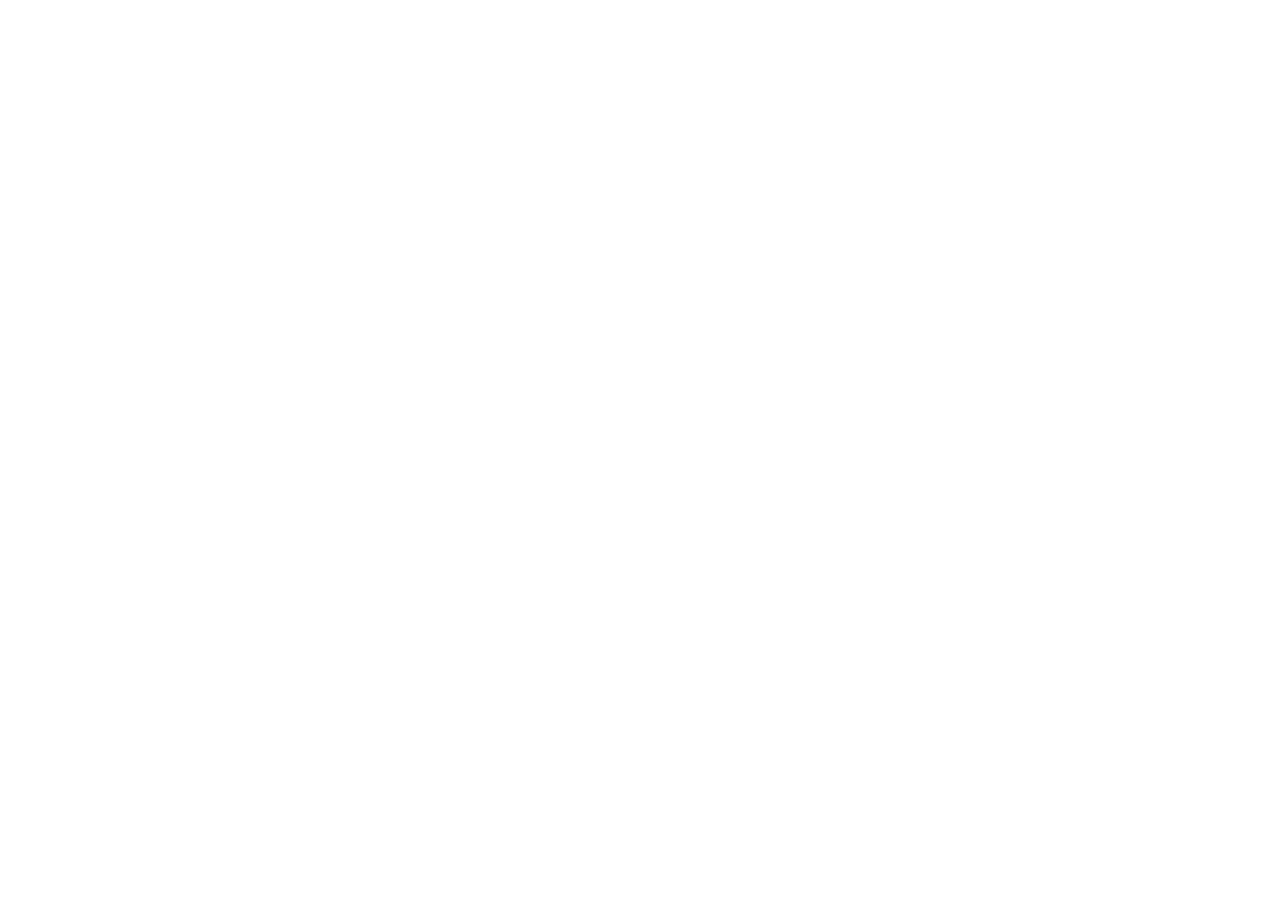
==== index.html @ a53f2cad "socialtechをページを作成" ====
<!DOCTYPE html>
<html>
  <head>
    <title>SocialTech</title>
    <meta charset="UTF-8">
    <meta name="description" content="SocialTechはEdTech業界のリーディングカンパニーを目指します。">
    <meta name="viewport" content="width=device-width, initial-scale=1.0">
    <link rel="stylesheet" href="style.css">
  </head>
  <body>
    
  </body>
</html>
---- style.css ----
/* PC、スマホ共通スタイル */
* {
  box-sizing: border-box;
}

p {
  font-size: 15px;
}

body {
  font-family: "Source Sans Pro", "Hiragino Kaku Gothic ProN", Meiryo, Arial, sans-serif;
}
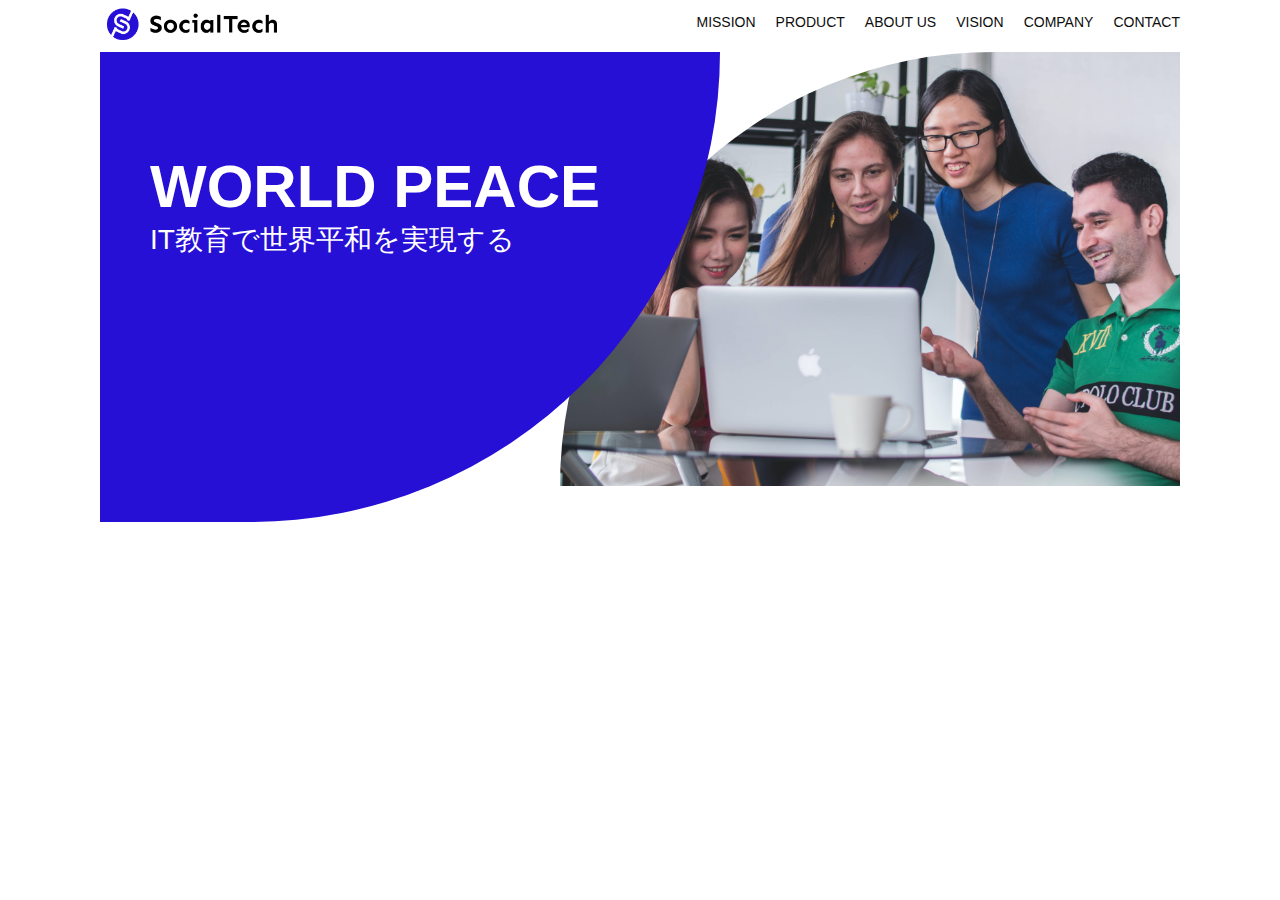
==== commit a10ac943: "メインビジュアルを追加" ====
--- a/index.html
+++ b/index.html
@@ -8,6 +8,35 @@
     <link rel="stylesheet" href="style.css">
   </head>
   <body>
-    
+    <!--ヘッダー-->
+    <header>
+      <!--ロゴ-->
+      <a href="index.html" id="logo">
+        <img src="images/logo.png" alt="トップページに戻る">
+      </a>
+      <!--PC用ナビゲーション-->
+      <nav id="nav-pc">
+        <ul>
+          <li><a href="mission.html">MISSION</a></li>
+          <li><a href="product.html">PRODUCT</a></li>
+          <li><a href="index.html#aboutus">ABOUT US</a></li>
+          <li><a href="index.html#vision">VISION</a></li>
+          <li><a href="index.html#company">COMPANY</a></li>
+          <li><a href="index.html#contact">CONTACT</a></li>
+        </ul>
+      </nav>
+    </header>
+    <main>
+      <article>
+        <!--メインビジュアル-->
+        <section id="main-visual">
+          <div id="main-message">
+            <h1>WORLD PEACE</h1>
+            <p>IT教育で世界平和を実現する</p>
+          </div>
+          <img src="images/index/index-main.png" alt="PCの周りに集まる多国籍の仲間たち">
+        </section>
+      </article>
+    </main>
   </body>
 </html>--- a/style.css
+++ b/style.css
@@ -8,5 +8,73 @@
 }
 
 body {
+  max-width: 1080px;
+  margin: 0 auto;
   font-family: "Source Sans Pro", "Hiragino Kaku Gothic ProN", Meiryo, Arial, sans-serif;
+}
+
+header {
+  display: flex;
+  justify-content: space-between;
+}
+
+#nav-pc {
+  font-size: 14px;
+}
+
+#nav-pc ul {
+  display: flex;
+  padding-left: 0;
+}
+
+#nav-pc li {
+  list-style: none;
+}
+
+/*ナビゲーションのリンクの装飾設定*/
+#nav-pc a {
+  text-decoration: none;
+  margin-left: 20px;
+  color: #0d0d0d;
+}
+
+#nav-pc a:hover {
+  text-decoration: underline;
+}
+
+#main-visual {
+  position: relative;
+  height: 470px;
+}
+
+#main-message {
+  position: absolute;
+  top: 0;
+  left: 0;
+  background-color: #2710d5;
+  color: #fff;
+  border-radius: 0 0 476px 0;
+  max-width: 620px;
+  height: 100%;
+  width: 100%;
+  z-index: 11;
+}
+
+#main-message > h1 {
+  margin: 100px 0 0 50px;
+  font-size: 60px;
+}
+
+#main-message > p {
+  margin: 0 0 0 50px;
+  font-size: 28px;
+}
+
+#main-visual > img {
+  max-width: 620px;
+  border-radius: 476px 0 0 0;
+  position: absolute;
+  top: 0;
+  right: 0;
+  z-index: 10;
 }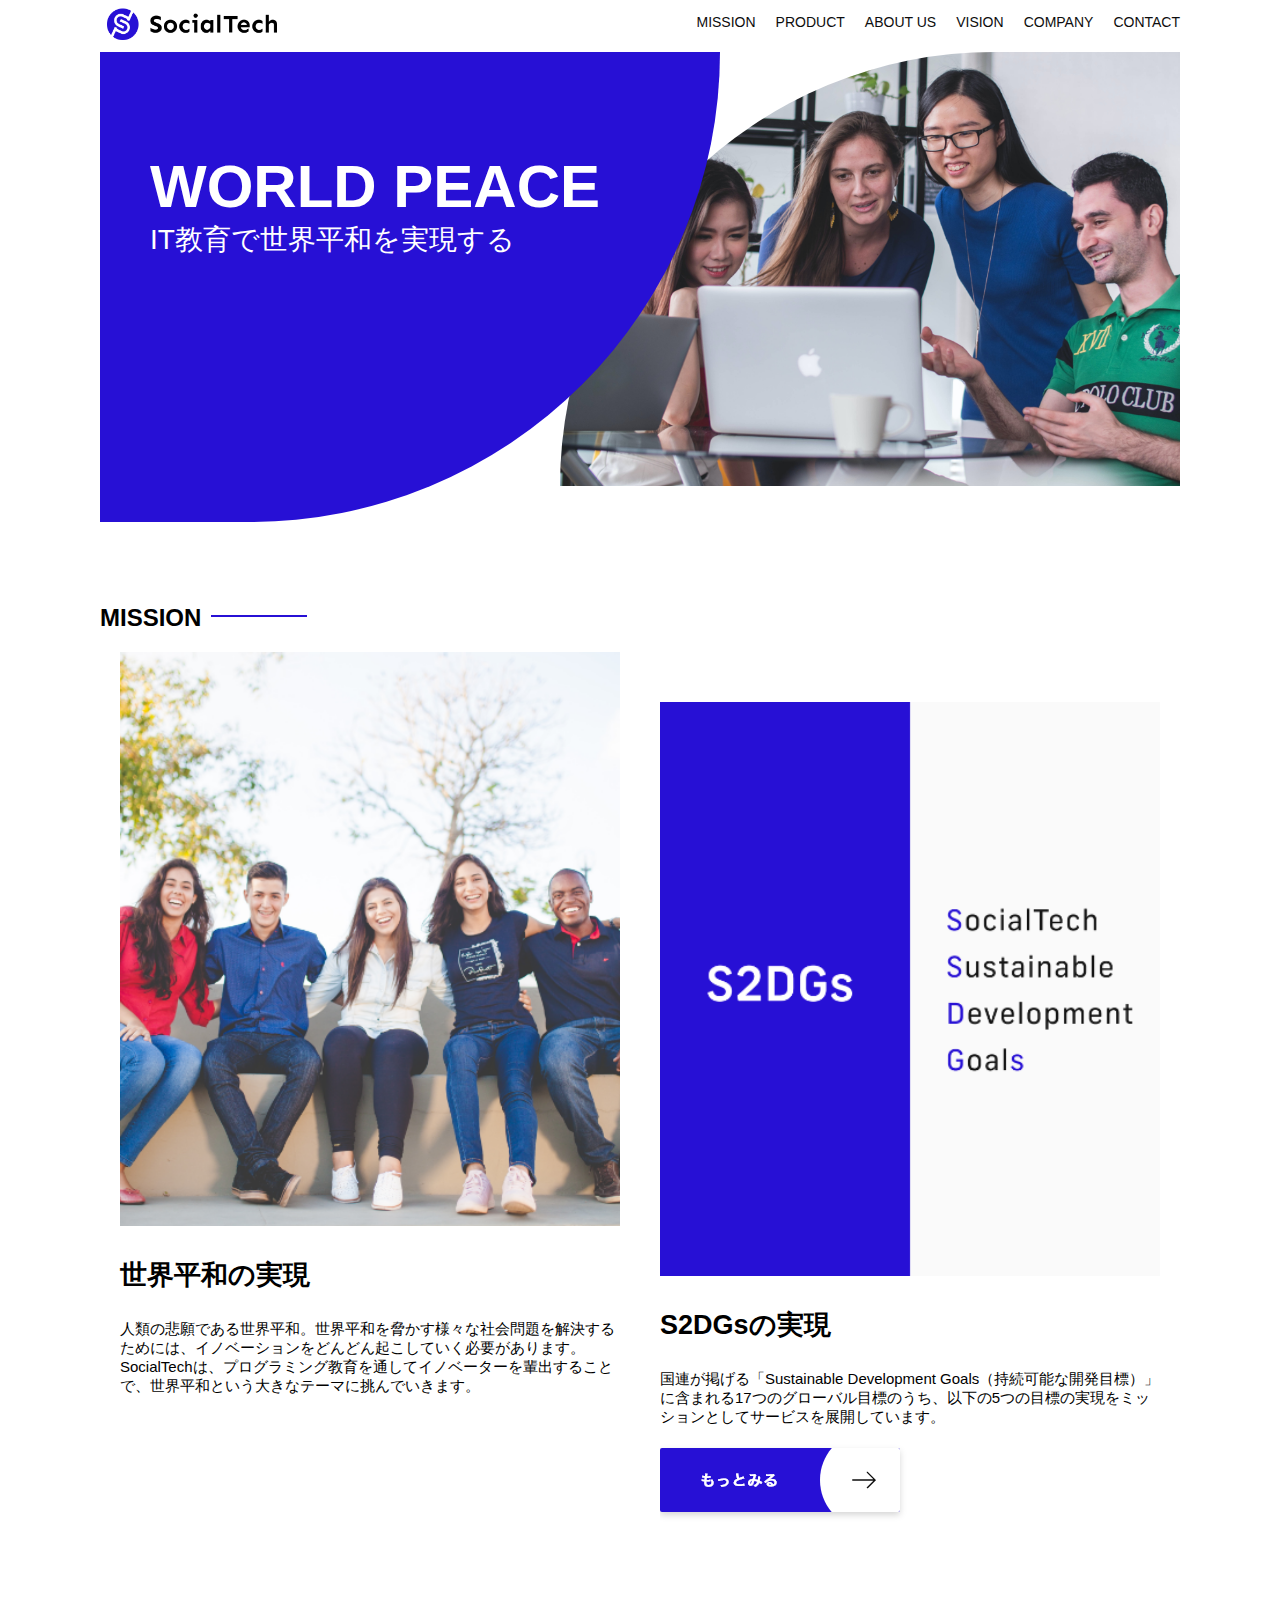
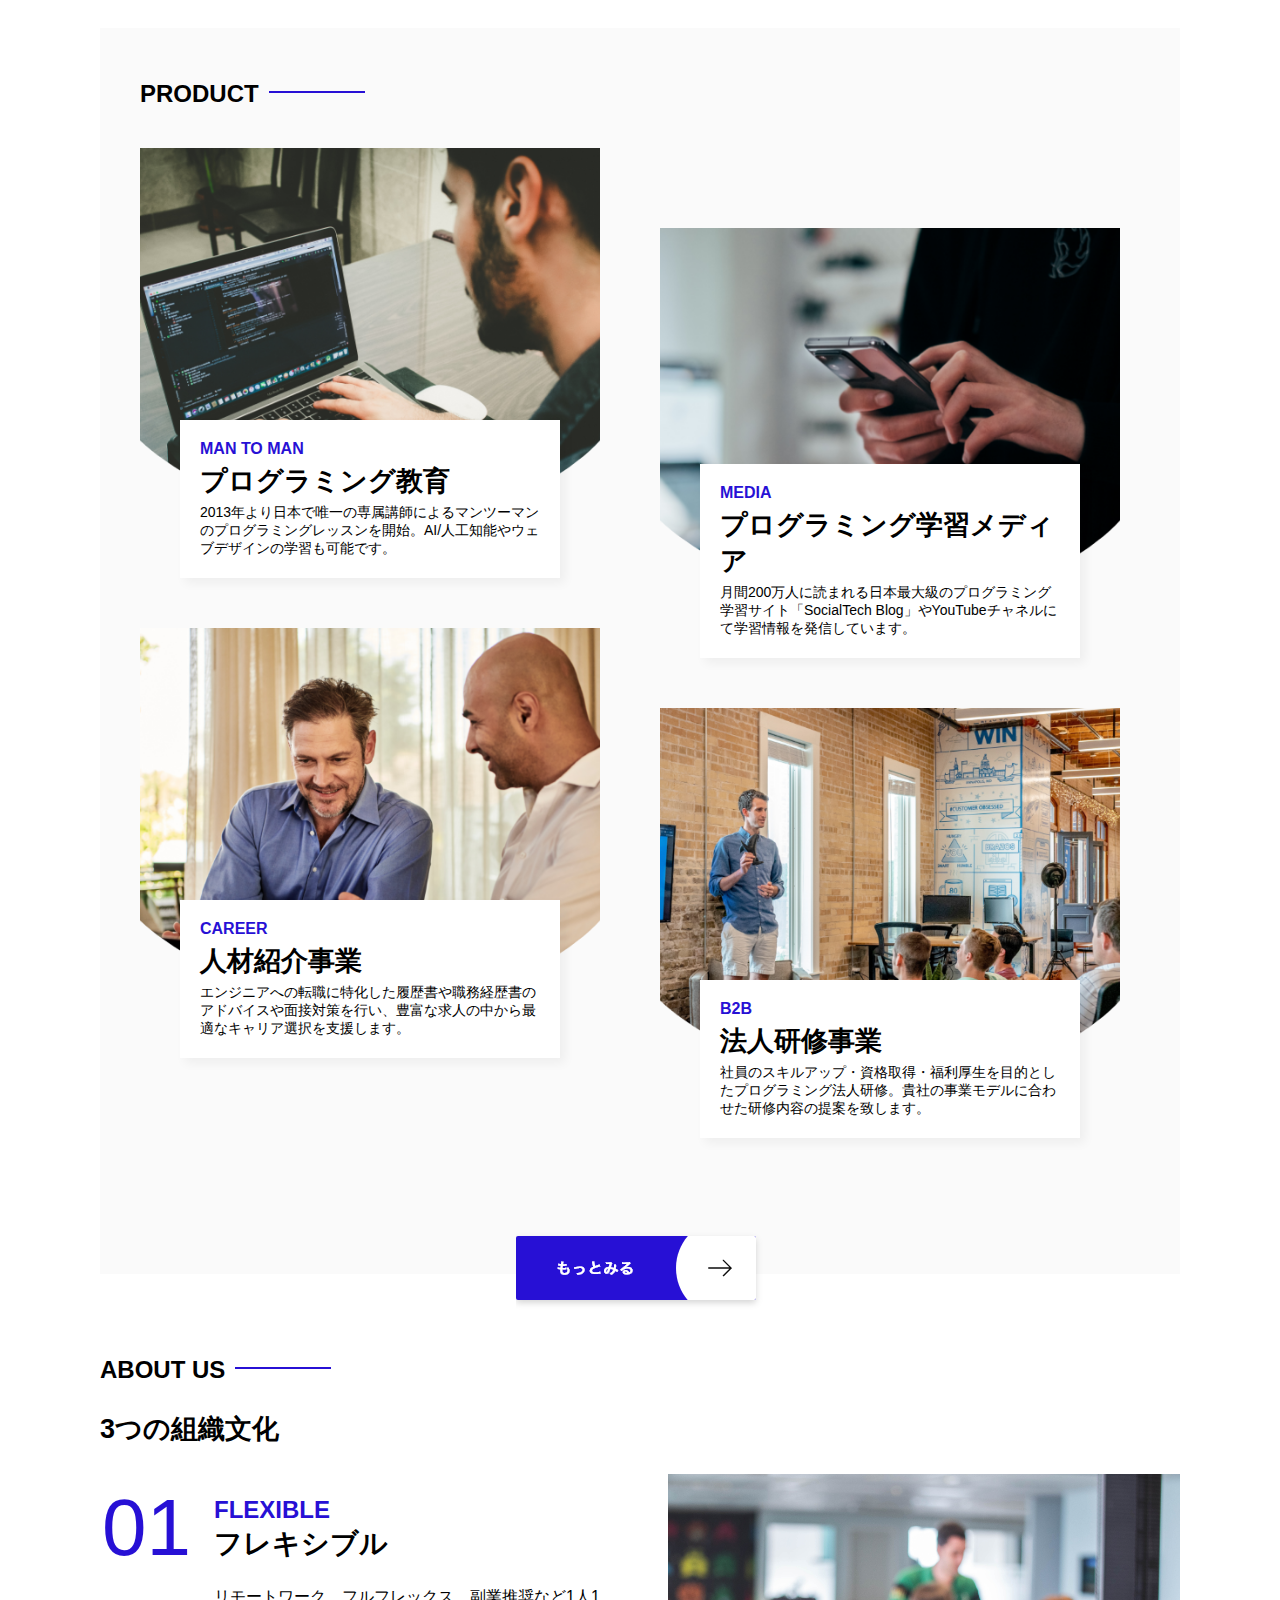
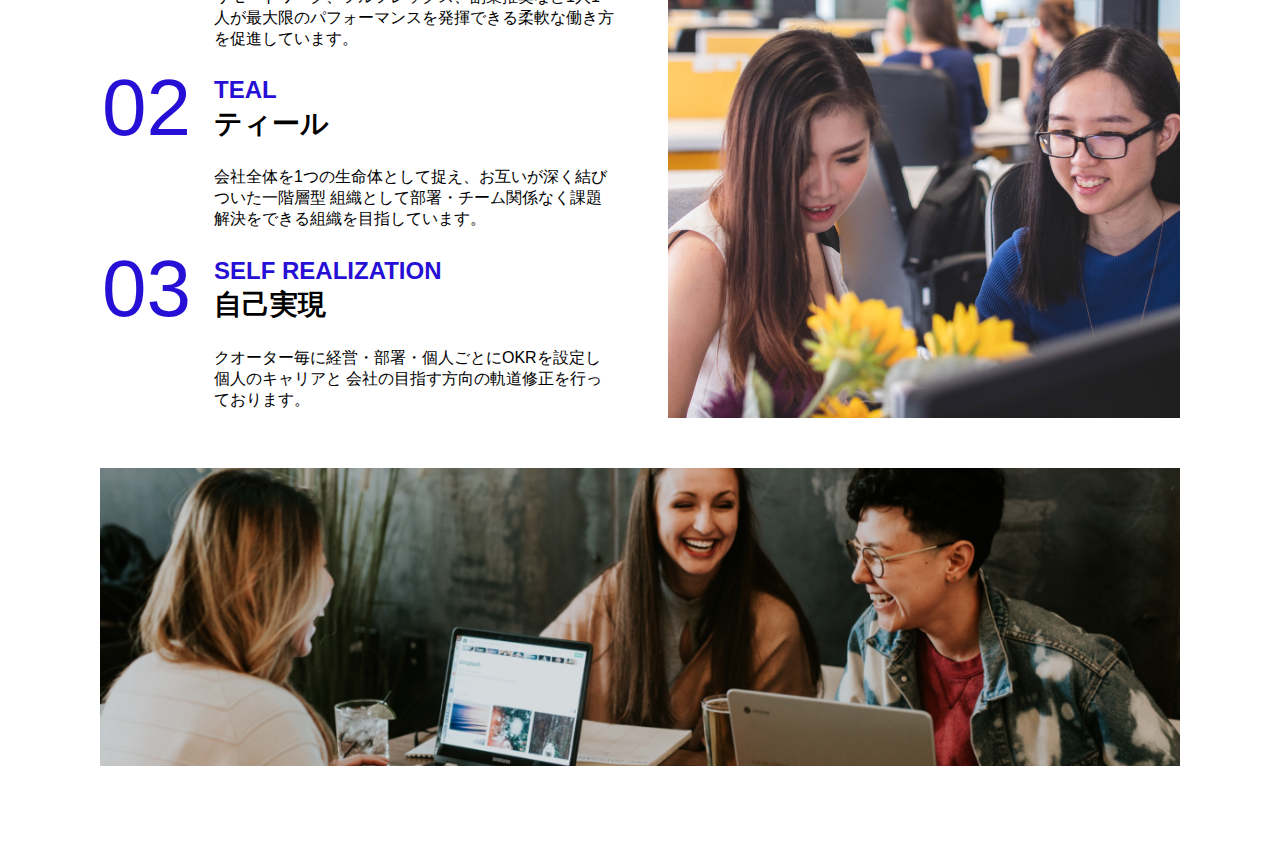
==== commit 8f370ec0: "index.htmlを更新" ====
--- a/index.html
+++ b/index.html
@@ -36,6 +36,109 @@
           </div>
           <img src="images/index/index-main.png" alt="PCの周りに集まる多国籍の仲間たち">
         </section>
+        <!--ミッション-->
+        <section id="mission">
+          <h2 class="index-h2">MISSION</h2>
+          <div id="mission-flex">
+            <div>
+              <img id="mission-photo" src="images/index/index-mission.png" alt="屋外のベンチで写真を撮影する多国籍の仲間たち">
+              <h3>世界平和の実現</h3>
+              <p>
+                人類の悲願である世界平和。世界平和を脅かす様々な社会問題を解決するためには、イノベーションをどんどん起こしていく必要があります。SocialTechは、プログラミング教育を通してイノベーターを輩出することで、世界平和という大きなテーマに挑んでいきます。
+              </p>
+            </div>
+            <div>
+              <img id="s2dgs" src="images/index/s2dgs.png" alt="s2dgs">
+              <h3>S2DGsの実現</h3>
+              <p>国連が掲げる「Sustainable Development Goals（持続可能な開発目標）」に含まれる17つのグローバル目標のうち、以下の5つの目標の実現をミッションとしてサービスを展開しています。</p>
+              <a href="mission.html">
+                <img src="images/button-more.png" alt="もっとみる">
+              </a>
+            </div>
+          </div>
+        </section>
+        <!--プロダクト-->
+        <section id="product">
+          <h2 class="index-h2">PRODUCT</h2>
+          <div class="product-flex">
+            <div id="product-left">
+              <div>
+                <img class="product-photo" src="images/index/index-mantoman.png" alt="PCでコードを書く男性">
+                <div class="product-explain">
+                  <span>MAN TO MAN</span>
+                  <h3>プログラミング教育</h3>
+                  <p>2013年より日本で唯一の専属講師によるマンツーマンのプログラミングレッスンを開始。AI/人工知能やウェブデザインの学習も可能です。</p>
+                </div>
+              </div>
+              <div>
+                <img class="product-photo" src="images/index/index-career.png" alt="笑顔で話し合う2人の男性">
+                <div class="product-explain">
+                  <span>CAREER</span>
+                  <h3>人材紹介事業</h3>
+                  <p>エンジニアへの転職に特化した履歴書や職務経歴書のアドバイスや面接対策を行い、豊富な求人の中から最適なキャリア選択を支援します。</p>
+                </div>
+              </div>
+            </div>
+            <div id="product-right">
+              <div>
+                <img class="product-photo" src="images/index/index-media.png" alt="スマートフォンを操作する人">
+                <div class="product-explain">
+                  <span>MEDIA</span>
+                  <h3>プログラミング学習メディア</h3>
+                  <p>月間200万人に読まれる日本最大級のプログラミング学習サイト「SocialTech Blog」やYouTubeチャネルにて学習情報を発信しています。</p>
+                </div>
+              </div>
+              <div>
+                <img class="product-photo" src="images/index/index-b2b.png" alt="講演中の男性とそれを聴く人々">
+                <div class="product-explain">
+                  <span>B2B</span>
+                  <h3>法人研修事業</h3>
+                  <p>社員のスキルアップ・資格取得・福利厚生を目的としたプログラミング法人研修。貴社の事業モデルに合わせた研修内容の提案を致します。</p>
+                </div>
+              </div>
+            </div>
+          </div>
+          <div id="product-more">
+            <a href="product.html">
+              <img src="images/button-more.png" alt="もっとみる">
+            </a>
+          </div>
+        </section>
+        <!--ABOUT US-->
+        <section id="aboutus">
+          <h2 class="index-h2">ABOUT US</h2>
+          <h3>3つの組織文化</h3>
+          <div>
+            <table class="culture-table">
+              <tr>
+                <td class="culture-num">01</td>
+                <th><span class="culture-en">FLEXIBLE</span><br>フレキシブル</th>
+              </tr>
+              <tr>
+                <td></td>
+                <td class="culture-description">リモートワーク、フルフレックス、副業推奨など1人1人が最大限のパフォーマンスを発揮できる柔軟な働き方を促進しています。</td>
+              </tr>
+              <tr>
+                <td class="culture-num">02</td>
+                <th><span class="culture-en">TEAL</span><br>ティール</th>
+              </tr>
+              <tr>
+                <td></td>
+                <td class="culture-description">会社全体を1つの生命体として捉え、お互いが深く結びついた一階層型 組織として部署・チーム関係なく課題解決をできる組織を目指しています。</td>
+              </tr>
+              <tr>
+                <td class="culture-num">03</td>
+                <th><span class="culture-en">SELF REALIZATION</span><br>自己実現</th>
+              </tr>
+              <tr>
+                <td></td>
+                <td class="culture-description">クオーター毎に経営・部署・個人ごとにOKRを設定し個人のキャリアと 会社の目指す方向の軌道修正を行っております。</td>
+              </tr>
+            </table>
+            <img class="culture-img" src="images/index/index-aboutus1.png" alt="笑顔で話し合う2人の女性">
+          </div>
+          <img class="culture-img2" src="images/index/index-aboutus2.png" alt="笑顔で話し合う3人の男女">
+        </section>
       </article>
     </main>
   </body>
--- a/style.css
+++ b/style.css
@@ -77,4 +77,155 @@
   top: 0;
   right: 0;
   z-index: 10;
+}
+
+/*見出し*/
+h2 {
+  margin: 40px 0 0 0;
+}
+
+h2::after {
+  content: url("images/line.png");
+  margin-left: 10px;
+}
+
+h3 {
+  font-size: 27px;
+}
+
+#mission {
+  margin: 80px auto;
+}
+
+#mission-flex {
+  display: flex;
+}
+
+#mission-flex > div {
+  width: 50%;
+  margin: 20px;
+}
+
+#mission-photo {
+  width: 100%;
+}
+
+#s2dgs {
+  margin-top: 50px;
+  width: 100%;
+}
+
+#product {
+  background-color: #fafafa;
+  margin: 80px 0;
+  padding: 10px 40px 0 40px;
+}
+
+#product .product-flex {
+  margin-top: 40px;
+  display: flex;
+}
+
+#product-left {
+  width: 50%;
+  margin-right: 20px;
+}
+
+#product-right {
+  width: 50%;
+  margin: 80px 0 0 20px;
+}
+
+#product-left > div {
+  position: relative;
+  height: 480px;
+  margin-right: 20px;
+}
+
+#product-right > div {
+  position: relative;
+  height: 480px;
+  margin-right: 20px;
+}
+
+.product-photo {
+  width: 100%;
+}
+
+.product-explain {
+  background-color: #fff;
+  position: absolute;
+  left: 0;
+  bottom: 50px;
+  margin: 0 40px;
+  padding: 20px;
+  box-shadow: 5px 5px 10px rgba(0, 0, 0, 0.05);
+}
+
+.product-explain > span {
+  color: #2710d5;
+  font-weight: bold;
+  font-size: 16px;
+  margin: 0;
+}
+
+.product-explain > h3 {
+  margin: 5px 0;
+}
+
+.product-explain > p {
+  font-size: 14px;
+  margin: 0;
+}
+
+#product-more {
+  text-align: center;
+}
+
+#product-more a {
+  position: relative;
+  bottom: -42px;
+}
+
+#aboutus {
+  margin: 80px auto;
+}
+
+#aboutus > div {
+  display: flex;
+}
+
+.culture-img {
+  width: 50%;
+  align-self: flex-start;
+}
+
+.culture-img2 {
+  margin-top: 50px;
+  width: 100%;
+}
+
+.culture-table {
+  margin-right: 50px;
+}
+
+.culture-num {
+  font-size: 80px;
+  color: #2710d5;
+  padding: 0 20px 0 0;
+}
+
+.culture-table th {
+  text-align: left;
+  font-size: 28px;
+  font-weight: bold;
+}
+
+.culture-en {
+  color: #2710d5;
+  font-size: 24px;
+}
+
+.culture-description {
+  margin: 0;
 }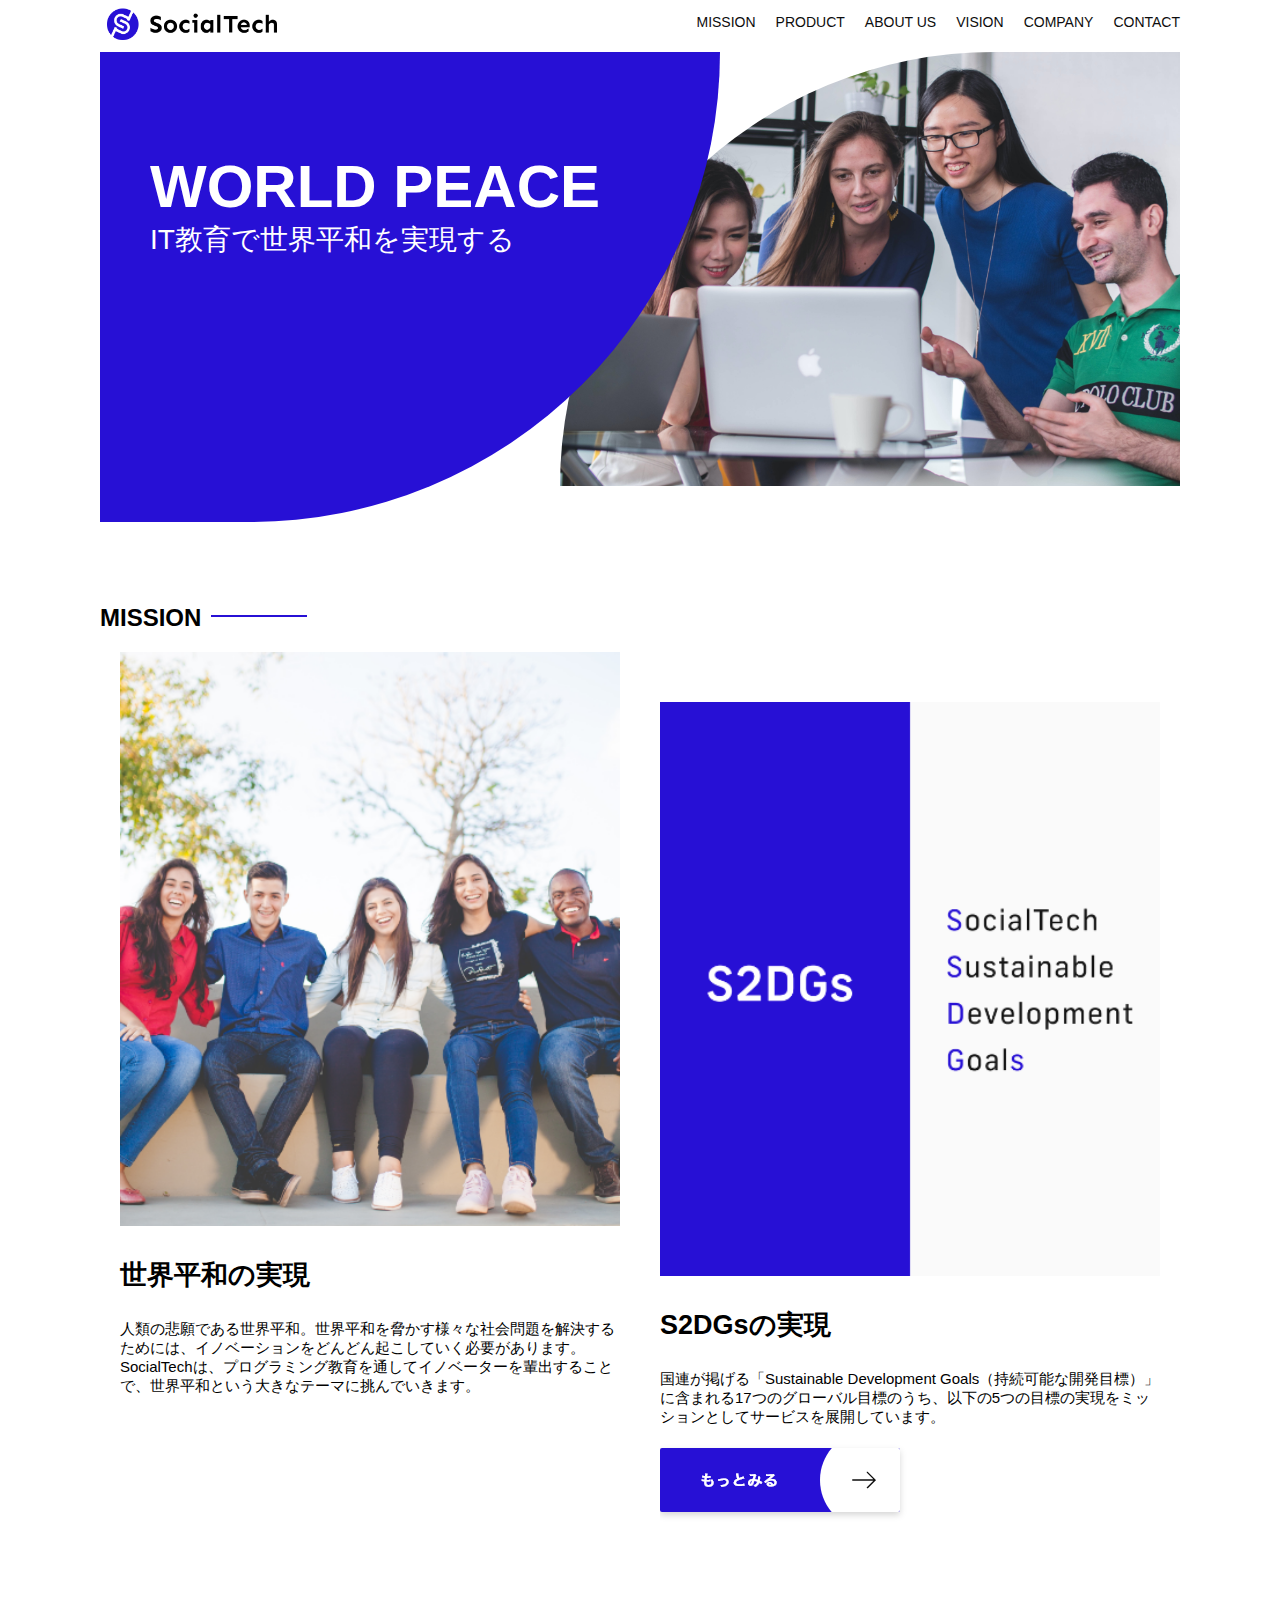
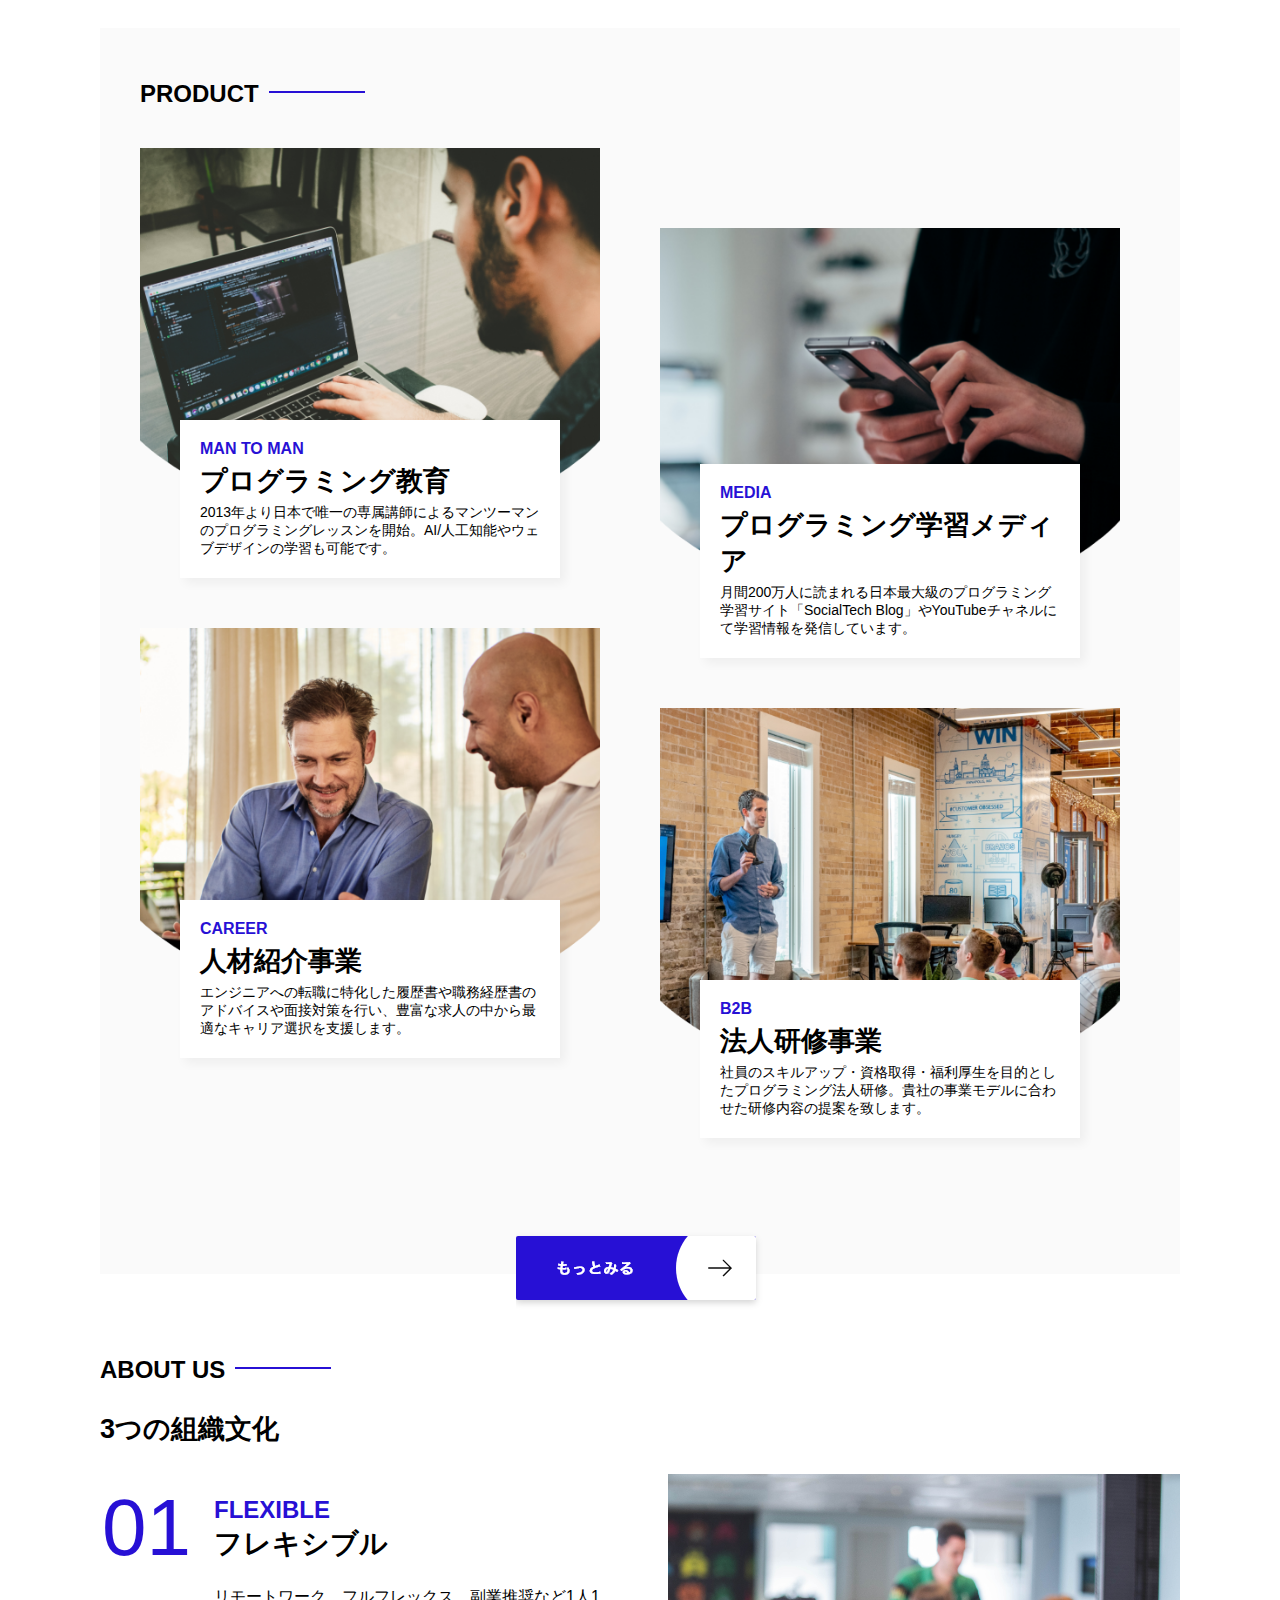
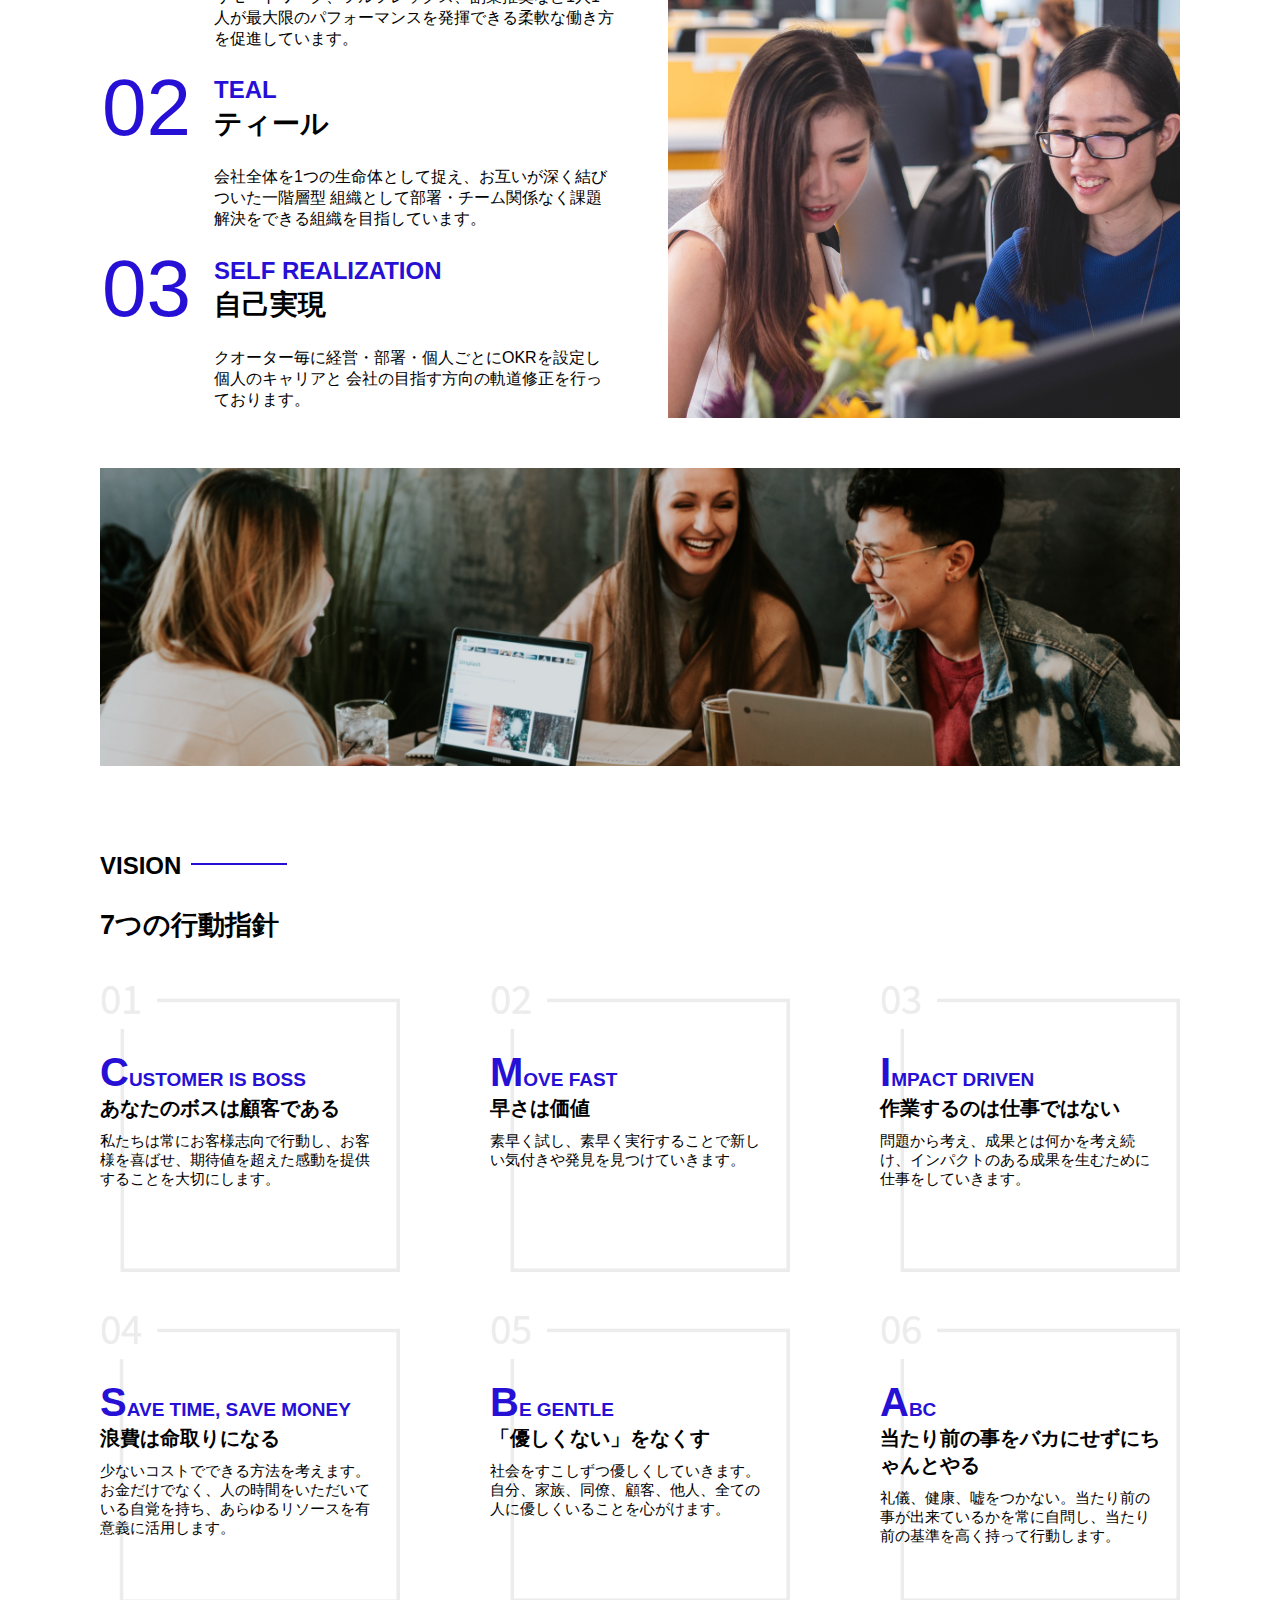
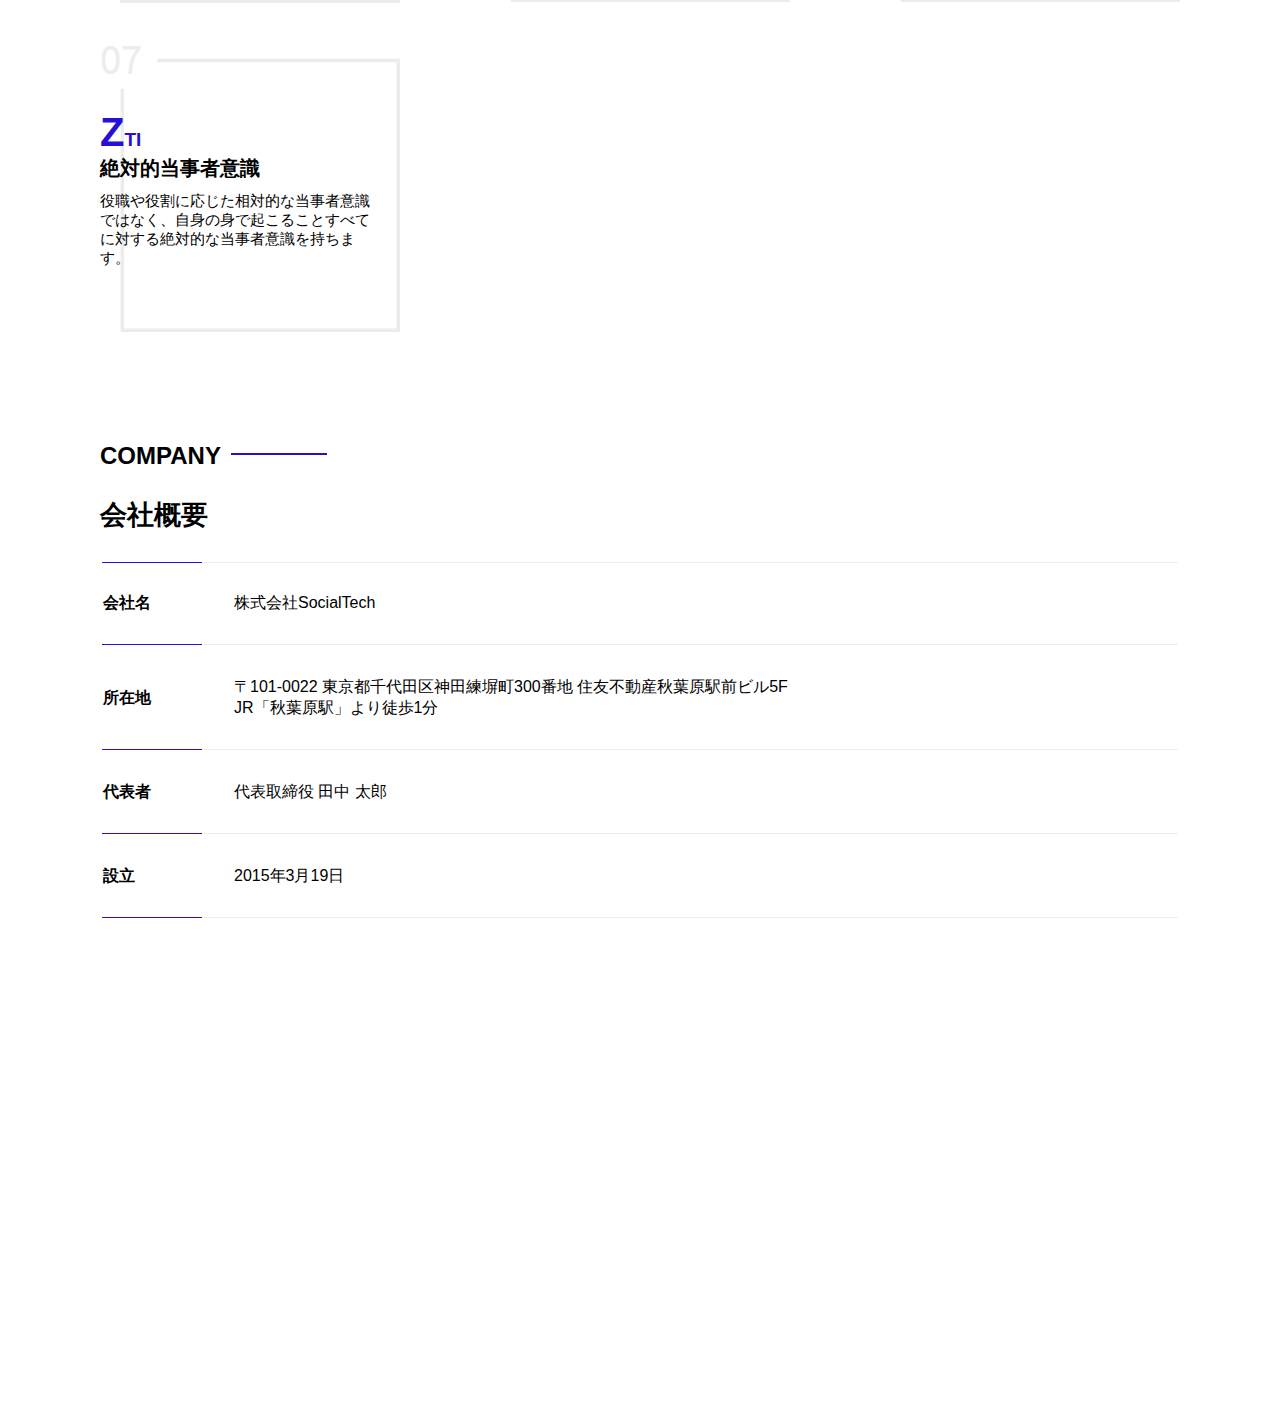
==== commit f60d5397: "index.htmlを更新" ====
--- a/index.html
+++ b/index.html
@@ -139,6 +139,93 @@
           </div>
           <img class="culture-img2" src="images/index/index-aboutus2.png" alt="笑顔で話し合う3人の男女">
         </section>
+        <!--VISION-->
+        <section id="vision">
+          <h2 class="index-h2">VISION</h2>
+          <h3>7つの行動指針</h3>
+          <div>
+            <div class="vision-box">
+              <img src="images/index/vision-01.png" alt="01">
+              <div>
+                <h4>CUSTOMER IS BOSS</h4>
+                <h5>あなたのボスは顧客である</h5>
+                <p>私たちは常にお客様志向で行動し、お客様を喜ばせ、期待値を超えた感動を提供することを大切にします。</p>
+              </div>
+            </div>
+            <div class="vision-box">
+              <img src="images/index/vision-02.png" alt="02">
+              <div>
+                <h4>MOVE FAST</h4>
+                <h5>早さは価値</h5>
+                <p>素早く試し、素早く実行することで新しい気付きや発見を見つけていきます。</p>
+              </div>
+            </div>
+            <div class="vision-box">
+              <img src="images/index/vision-03.png" alt="03">
+              <div>
+                <h4>IMPACT DRIVEN</h4>
+                <h5>作業するのは仕事ではない</h5>
+                <p>問題から考え、成果とは何かを考え続け、インパクトのある成果を生むために仕事をしていきます。</p>
+              </div>
+            </div>
+            <div class="vision-box">
+              <img src="images/index/vision-04.png" alt="04">
+              <div>
+                <h4>SAVE TIME, SAVE MONEY</h4>
+                <h5>浪費は命取りになる</h5>
+                <p>少ないコストでできる方法を考えます。お金だけでなく、人の時間をいただいている自覚を持ち、あらゆるリソースを有意義に活用します。</p>
+              </div>
+            </div>
+            <div class="vision-box">
+              <img src="images/index/vision-05.png" alt="05">
+              <div>
+                <h4>BE GENTLE</h4>
+                <h5>「優しくない」をなくす</h5>
+                <p>社会をすこしずつ優しくしていきます。自分、家族、同僚、顧客、他人、全ての人に優しくいることを心がけます。</p>
+              </div>
+            </div>
+            <div class="vision-box">
+              <img src="images/index/vision-06.png" alt="06">
+              <div>
+                <h4>ABC</h4>
+                <h5>当たり前の事をバカにせずにちゃんとやる</h5>
+                <p>礼儀、健康、嘘をつかない。当たり前の事が出来ているかを常に自問し、当たり前の基準を高く持って行動します。</p>
+              </div>
+            </div>
+            <div class="vision-box">
+              <img src="images/index/vision-07.png" alt="07">
+              <div>
+                <h4>ZTI</h4>
+                <h5>絶対的当事者意識</h5>
+                <p>役職や役割に応じた相対的な当事者意識ではなく、自身の身で起こることすべてに対する絶対的な当事者意識を持ちます。</p>
+              </div>
+            </div>
+          </div>
+        </section>
+        <!--COMPANY-->
+        <section id="company">
+          <h2 class="index-h2">COMPANY</h2>
+          <h3>会社概要</h3>
+          <table id="company-table">
+            <tr>
+              <th class="tableheader tableheader-first">会社名</th>
+              <td class="cell cell-first">株式会社SocialTech</td>
+            </tr>
+            <tr>
+              <th class="tableheader">所在地</th>
+              <td class="cell">〒101-0022 東京都千代田区神田練塀町300番地 住友不動産秋葉原駅前ビル5F<br>JR「秋葉原駅」より徒歩1分</td>
+            </tr>
+            <tr>
+              <th class="tableheader">代表者</th>
+              <td class="cell">代表取締役 田中 太郎</td>
+            </tr>
+            <tr>
+              <th class="tableheader">設立</th>
+              <td class="cell">2015年3月19日</td>
+            </tr>
+          </table>
+          <iframe src="https://www.google.com/maps/embed?pb=!1m18!1m12!1m3!1d3240.068855133681!2d139.77207767578852!3d35.69992317258122!2m3!1f0!2f0!3f0!3m2!1i1024!2i768!4f13.1!3m3!1m2!1s0x60188fee13660e23%3A0x77137876edf742ac!2z5L2P5Y-L5LiN5YuV55Sj56eL6JGJ5Y6f6aeF5YmN44OT44Or!5e0!3m2!1sja!2sjp!4v1723640103907!5m2!1sja!2sjp" style="border:0;" allowfullscreen="" loading="lazy" referrerpolicy="no-referrer-when-downgrade"></iframe>
+        </section>
       </article>
     </main>
   </body>
--- a/style.css
+++ b/style.css
@@ -228,4 +228,88 @@
 
 .culture-description {
   margin: 0;
+}
+
+#vision {
+  margin: 80px auto;
+}
+
+#vision > div {
+  display: flex;
+  justify-content: space-between;
+  flex-wrap: wrap;
+}
+
+.vision-box {
+  width: 300px;
+  height: 300px;
+  margin-bottom: 30px;
+  position: relative;
+}
+
+.vision-box > img {
+  width: 100%;
+  position: relative;
+  z-index: 30;
+}
+
+.vision-box > div {
+  position: absolute;
+  top: 0;
+  left: 0;
+  z-index: 31;
+  margin-right: 20px;
+}
+
+.vision-box > div > h4 {
+  color: #2710d5;
+  font-size: 19px;
+  margin: 80px 0 0 0;
+}
+
+.vision-box > div > h4::first-letter {
+  font-size: 40px;
+}
+
+.vision-box > div > h5 {
+  font-size: 20px;
+  margin: 0 0 0 0;
+}
+
+.vision-box > div > p {
+  margin: 10px 0 0 0;
+}
+
+#company {
+  margin: 80px auto;
+}
+
+#company-table {
+  width: 100%;
+}
+
+.tableheader {
+  text-align: left;
+  margin: 20px;
+  border-bottom: 1px solid #2710d5;
+  width: 100px;
+}
+
+.tableheader-first {
+  border-top: 1px solid #2710d5;
+}
+
+.cell {
+  padding: 30px;
+  border-bottom: 1px solid #ececec;
+}
+
+.cell-first {
+  border-top: 1px solid #ececec;
+}
+
+#company > iframe {
+  width: 100%;
+  height: 368px;
+  margin-top: 40px;
 }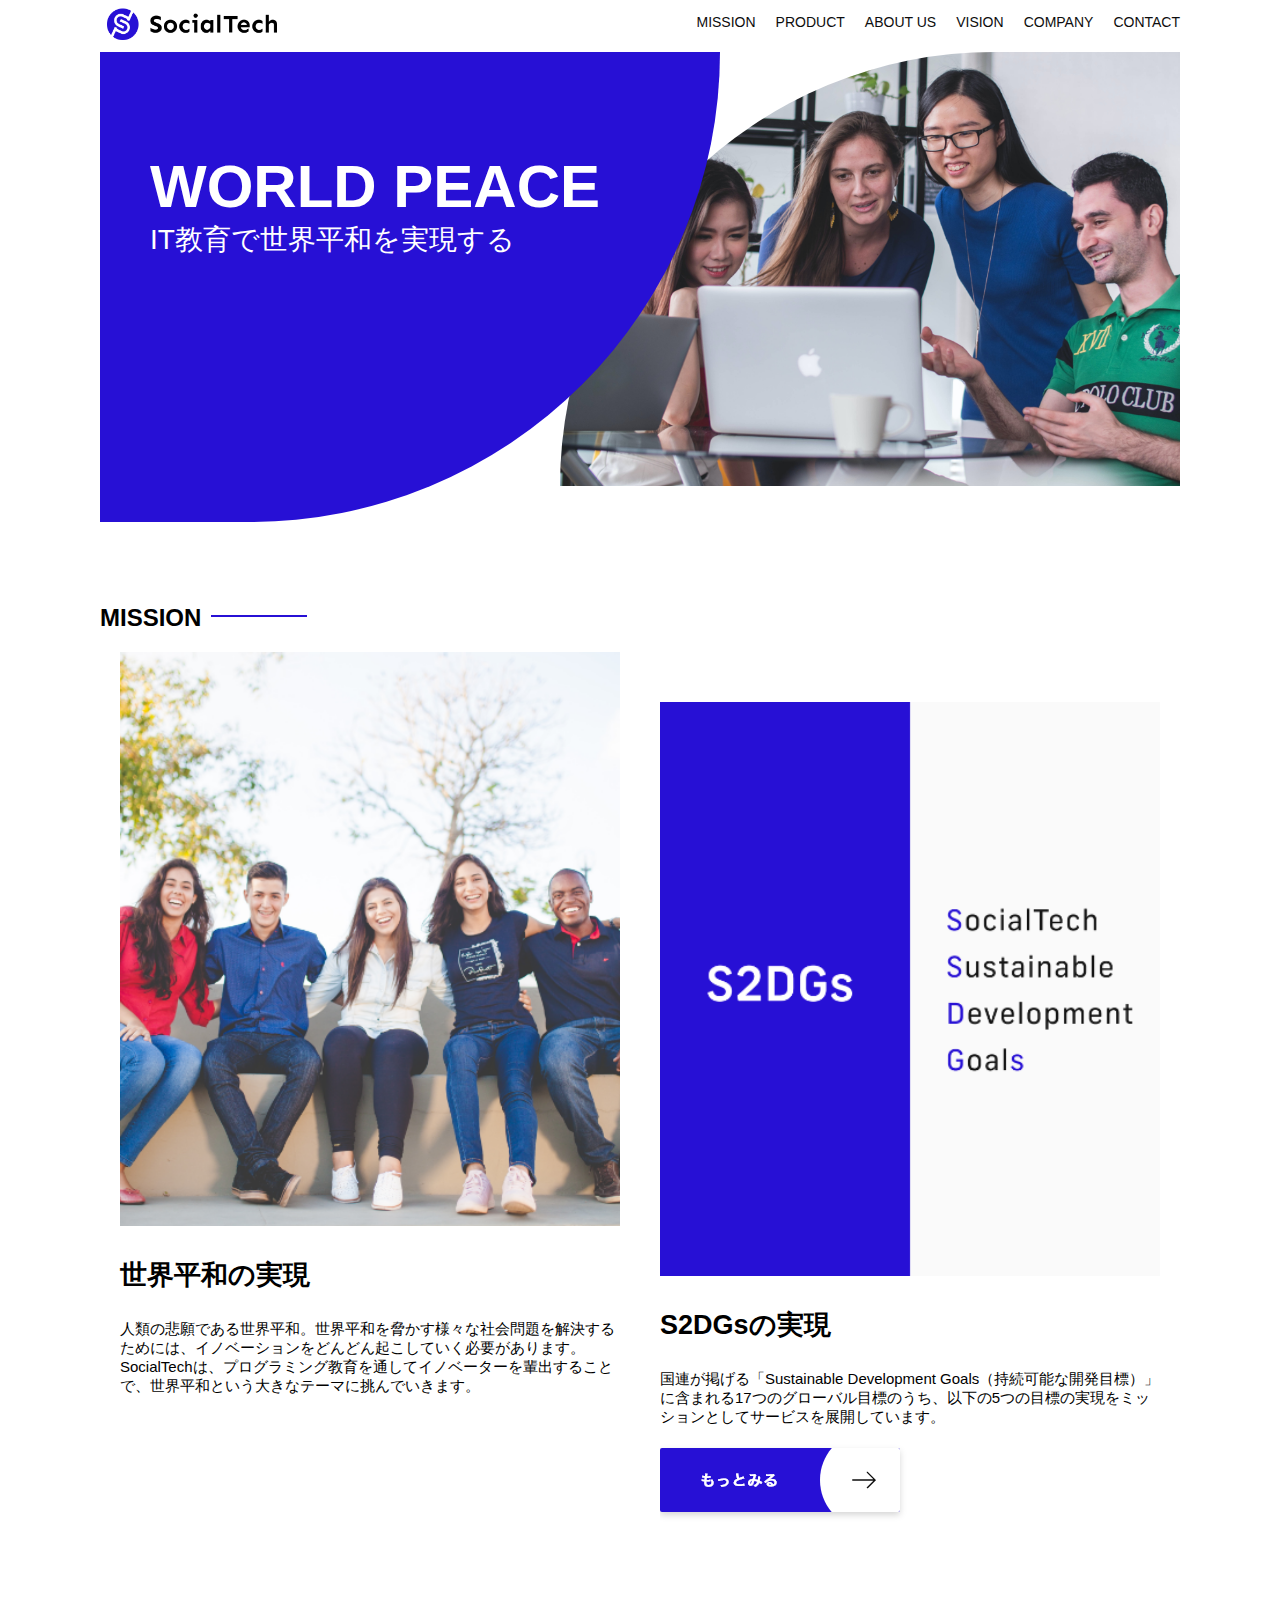
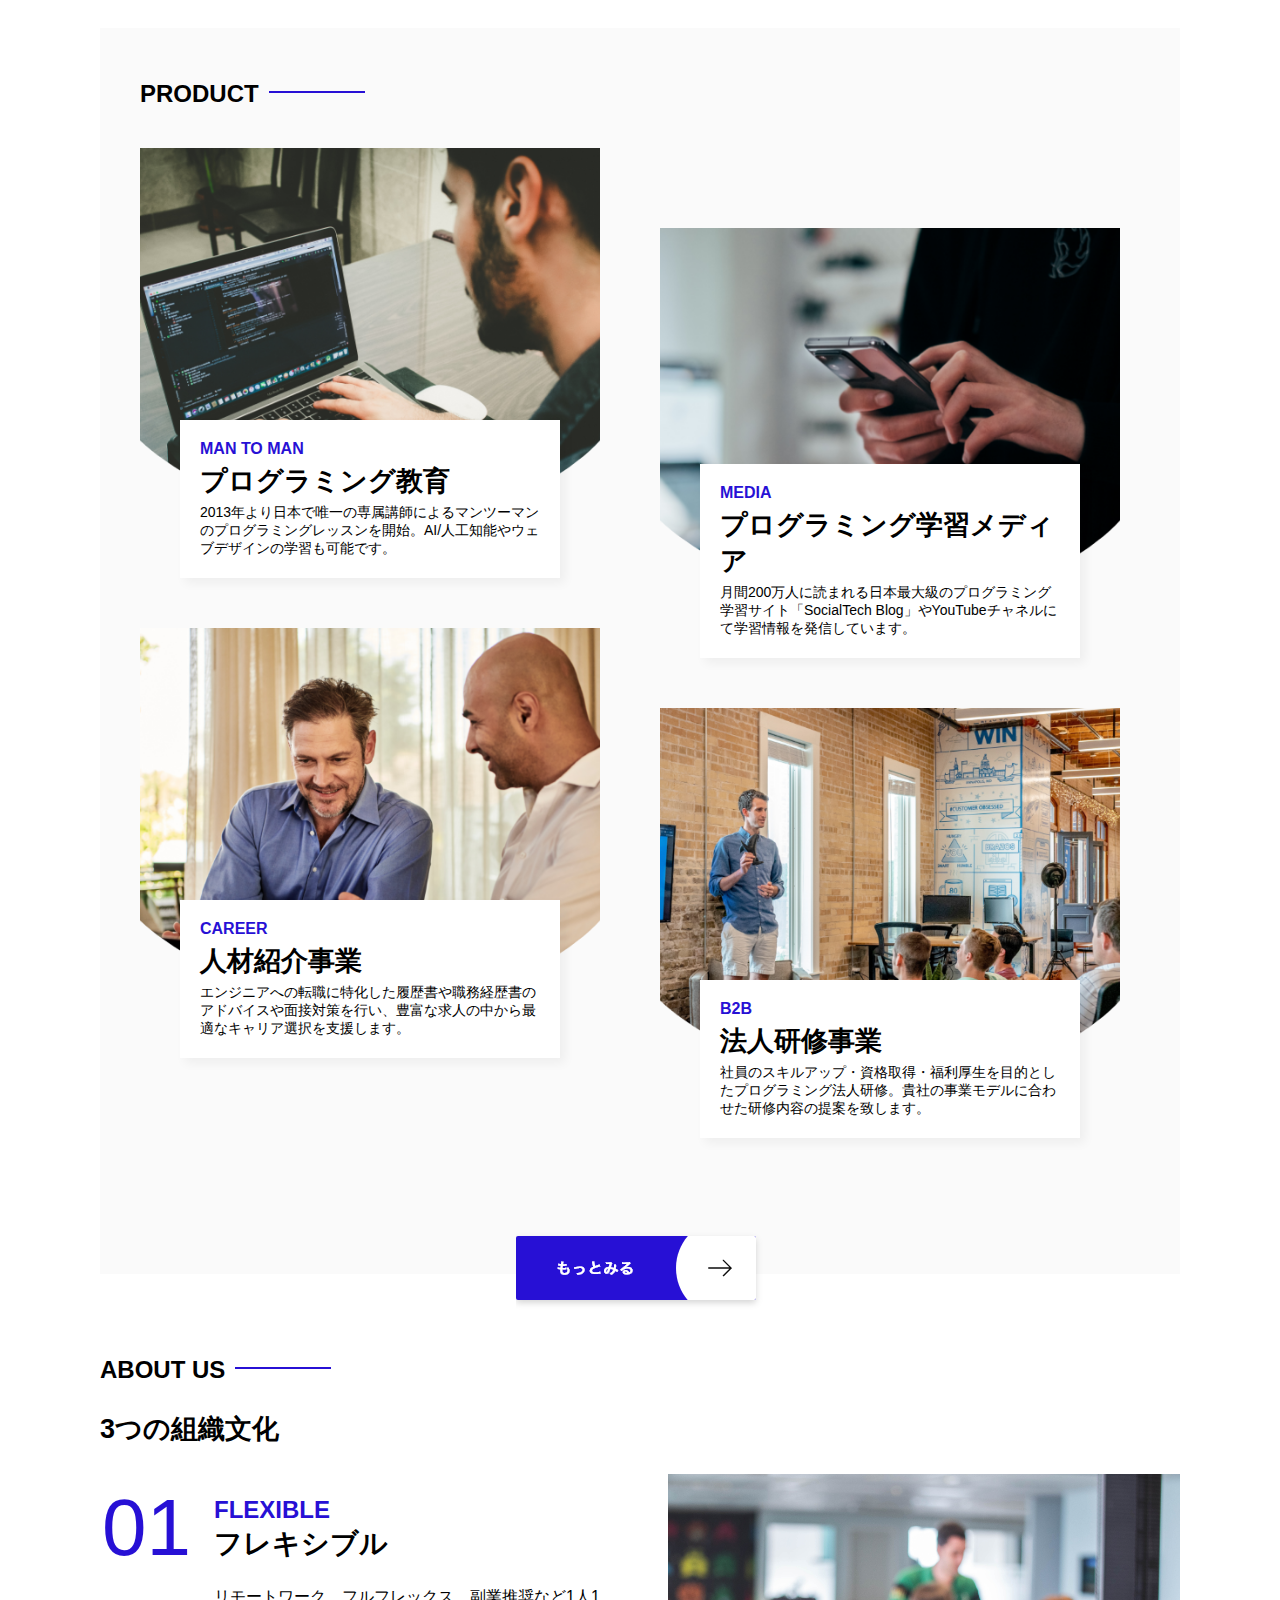
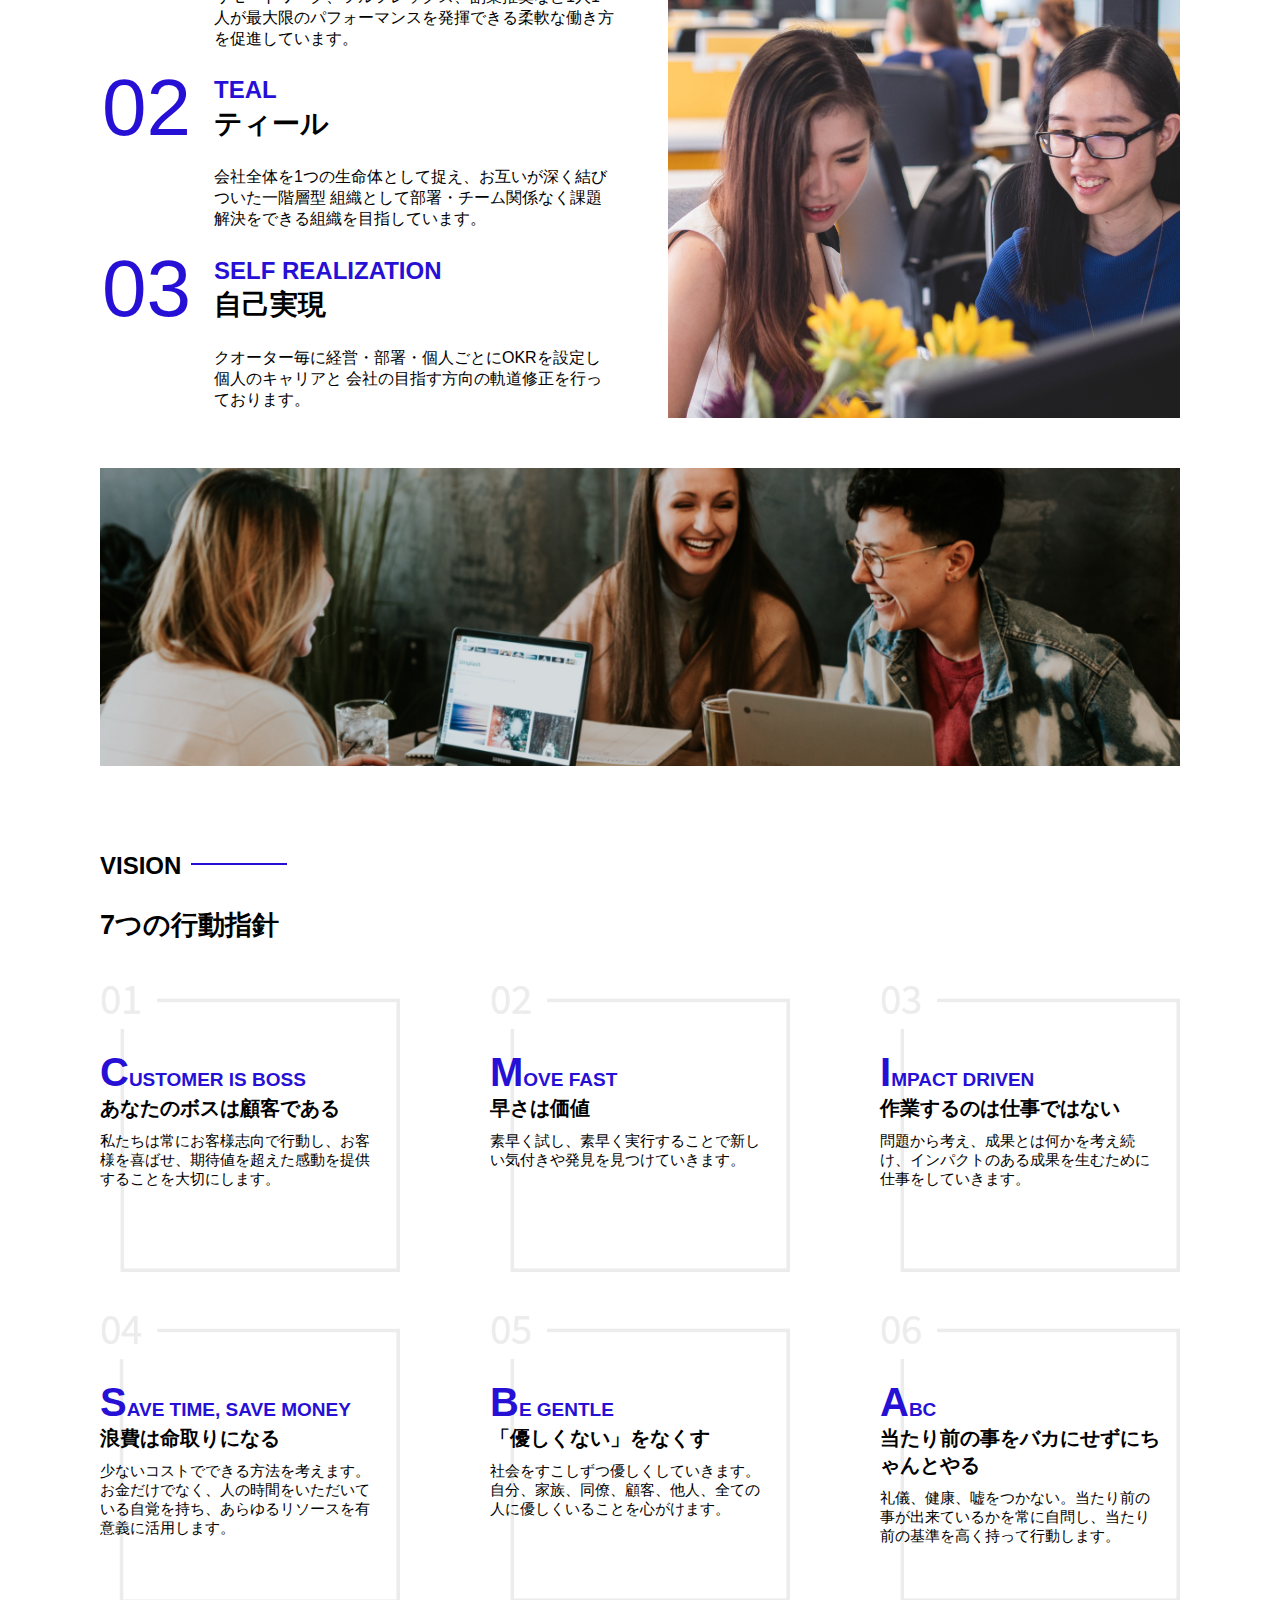
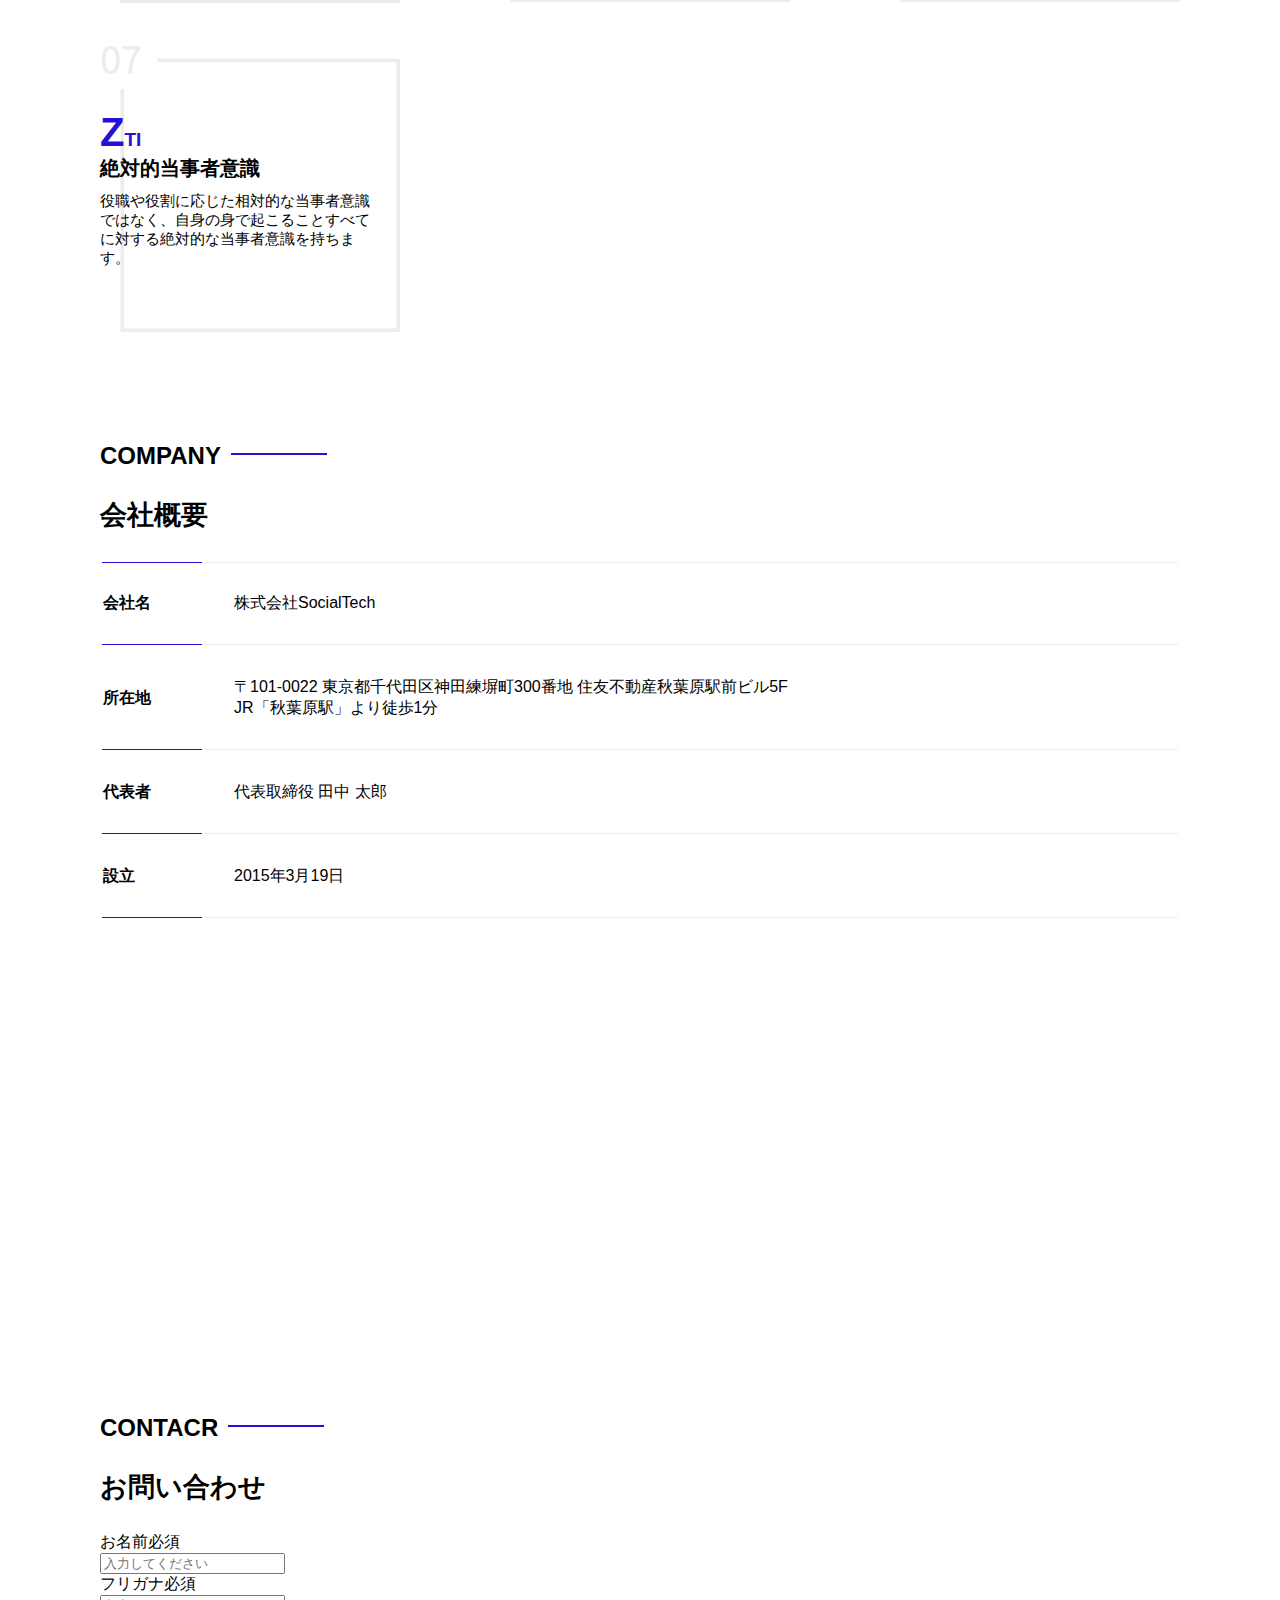
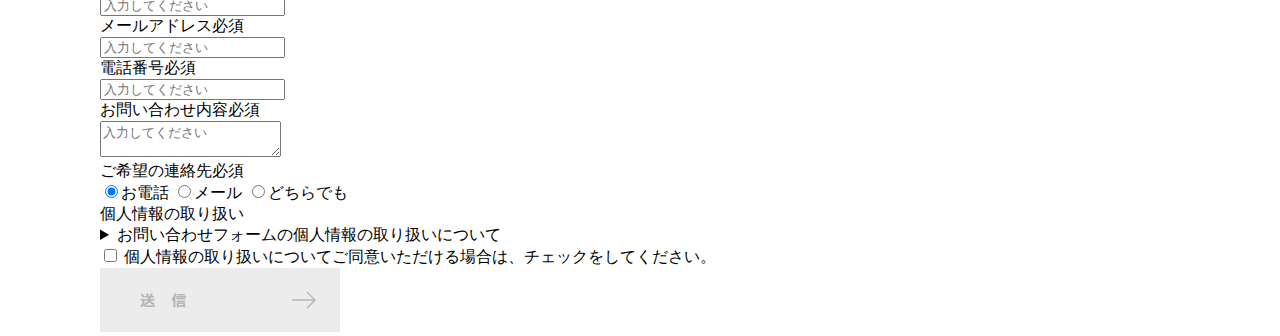
==== commit 6ed4d249: "index.htmlを更新" ====
--- a/index.html
+++ b/index.html
@@ -226,6 +226,112 @@
           </table>
           <iframe src="https://www.google.com/maps/embed?pb=!1m18!1m12!1m3!1d3240.068855133681!2d139.77207767578852!3d35.69992317258122!2m3!1f0!2f0!3f0!3m2!1i1024!2i768!4f13.1!3m3!1m2!1s0x60188fee13660e23%3A0x77137876edf742ac!2z5L2P5Y-L5LiN5YuV55Sj56eL6JGJ5Y6f6aeF5YmN44OT44Or!5e0!3m2!1sja!2sjp!4v1723640103907!5m2!1sja!2sjp" style="border:0;" allowfullscreen="" loading="lazy" referrerpolicy="no-referrer-when-downgrade"></iframe>
         </section>
+        <!--お問い合わせフォーム-->
+        <section id="contact">
+          <h2 class="index-h2">CONTACR</h2>
+          <h3>お問い合わせ</h3>
+          <form>
+            <div>
+              <div class="contact-heading">
+                <label class="contact-label">お名前<span class="contact-span">必須</span></label>
+              </div>
+              <div>
+                <input type="text" name="name" placeholder="入力してください" class="contact-textbox">
+              </div>
+            </div>
+            <div>
+              <div class="contact-heading">
+                <label class="contact-label">フリガナ<span class="contact-span">必須</span></label>
+              </div>
+              <div>
+                <input type="text" name="hurigana" placeholder="入力してください" class="contact-textbox">
+              </div>
+            </div>
+            <div>
+              <div class="contact-heading">
+                <label class="contact-label">メールアドレス<span class="contact-span">必須</span></label>
+              </div>
+              <div>
+                <input type="text" name="email" placeholder="入力してください" class="contact-textbox">
+              </div>
+            </div>
+            <div>
+              <div class="contact-heading">
+                <label class="contact-label">電話番号<span class="contact-span">必須</span></label>
+              </div>
+              <div>
+                <input type="text" name="tel" placeholder="入力してください" class="contact-textbox">
+              </div>
+            </div>
+            <div>
+              <div class="contact-heading">
+                <label class="contact-label">お問い合わせ内容<span class="contact-span">必須</span></label>
+              </div>
+              <div>
+                <textarea class="contact-textarea" placeholder="入力してください" name="message"></textarea>
+              </div>
+            </div>
+            <div>
+              <div class="contact-heading">
+                <label class="contact-label">ご希望の連絡先<span class="contact-span">必須</span></label>
+              </div>
+              <div>
+                <input class="radiobutton" type="radio" value="tel" name="contact" checked><label>お電話</label>
+                <input class="radiobutton" type="radio" value="mail" name="contact"><label>メール</label>
+                <input class="radiobutton" type="radio" value="tel" name="contact"><label>どちらでも</label>
+              </div>
+            </div>
+            <div>
+              <div class="contact-heading">
+                <label class="contact-label">個人情報の取り扱い</label>
+              </div>
+              <div>
+                <details>
+                  <summary>お問い合わせフォームの個人情報の取り扱いについて</summary>
+                  <div>
+                    <dl>
+                      <dt>１．組織の名称又は氏名</dt>
+                      <dd>株式会社SocialTech</dd>
+                      <dt>２．個人情報保護管理者（若しくはその代理人）の氏名又は職名、所属及び連絡先</dt>
+                      <dd>
+                        <p>鈴木 一郎 コーポレート部</p>
+                        <p>メールアドレス：samurai@example.com</p>
+                        <p>TEL：03-1234-5678</p>
+                      </dd>
+                      <dt>３．個人情報の利用目的</dt>
+                      <dd>
+                        <ul>
+                          <li>本サービス及び本サービスに関連する情報の提供又はそれらに関する連絡のため</li>
+                          <li>ユーザーの本人確認のため</li>
+                          <li>当社サービスのご案内のため</li>
+                          <li>当社の商品等の広告または宣伝（電子メールによるものを含むものとします。）</li>
+                        </ul>
+                      </dd>
+                      <dt>４．個人情報の取り扱い業務の委託</dt>
+                      <dd>個人情報の取扱業務の全部または一部を外部に業務委託する場合があります。その際、弊社は、個人情報を適切に保護できる管理体制を敷き実行していることを条件として委託先を厳選したうえで、機密保持契約を委託先と締結し、お客様の個人情報を厳密に管理させます。</dd>
+                      <dt>５．個人情報の開示等の請求</dt>
+                      <dd>
+                        お客様は、弊社に対してご自身の個人情報の開示等（利用目的の通知、開示、内容の訂正・追加・削除、利用の停止または消去、第三者への提供の停止）に関して、当社問合わせ窓口に申し出ることができます。<br>
+                        その際、弊社はお客様ご本人を確認させていただいたうえで、合理的な期間内に対応いたします。<br>
+                        なお、個人情報に関する弊社問合わせ先は、次の通りです。
+                      </dd>
+                      <dd>
+                        <p>株式会社SocialTech　個人情報問合せ窓口</p>
+                        <p>〒150-0043　東京都千代田区神田練塀町300番地 住友不動産秋葉原駅前ビル5F</p>
+                        <p>メールアドレス：samurai@example.com　TEL：03-1234-5678</p>
+                      </dd>
+                      <dt>６．個人情報を提供されることの任意性について</dt>
+                      <dd>お客様がご自身の個人情報を弊社に提供されるか否かは、お客様のご判断によりますが、もしご提供されない場合には、適切なサービスが提供できない場合がありますので予めご了承ください。</dd>
+                    </dl>
+                  </div>
+                </details>
+                <input type="checkbox" name="agree">
+                <span>個人情報の取り扱いについてご同意いただける場合は、チェックをしてください。</span>
+              </div>
+            </div>
+            <input type="image" src="images/button-submit.png" alt="送信する">
+          </form>
+        </section>
       </article>
     </main>
   </body>
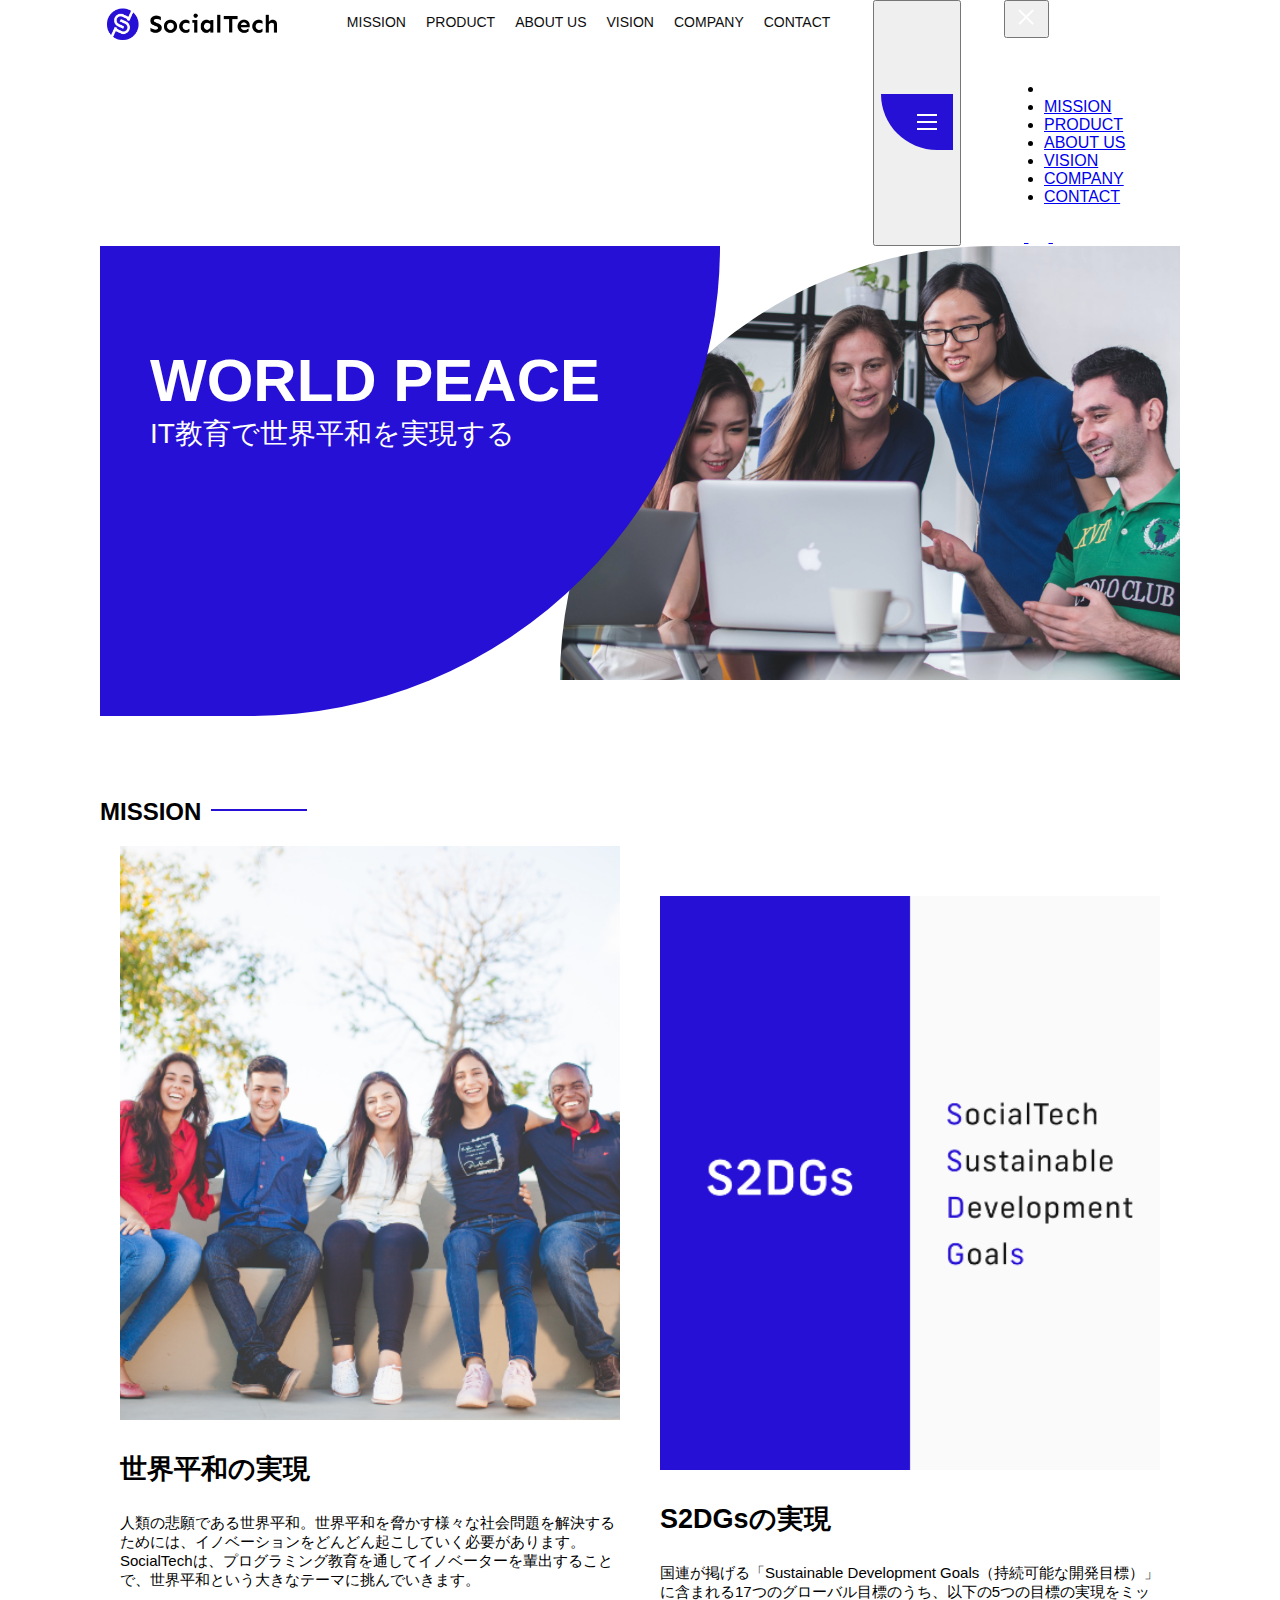
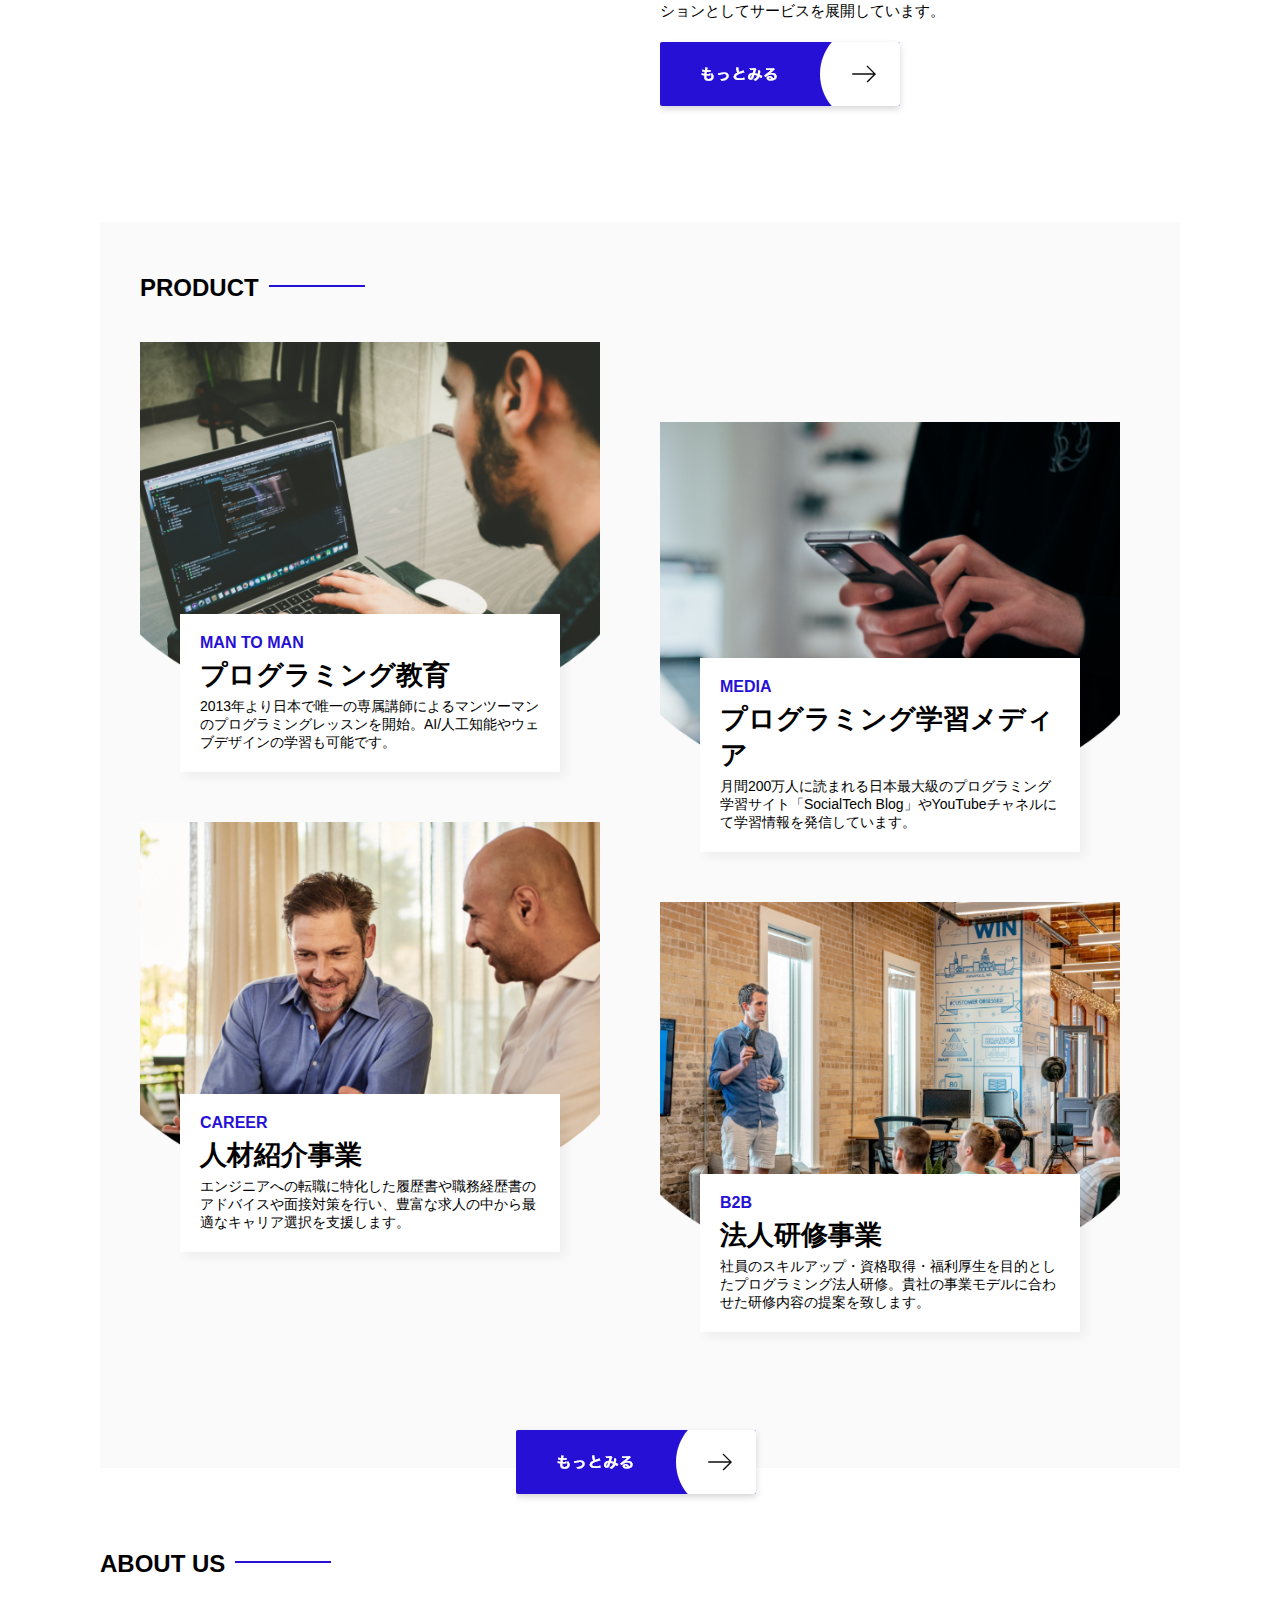
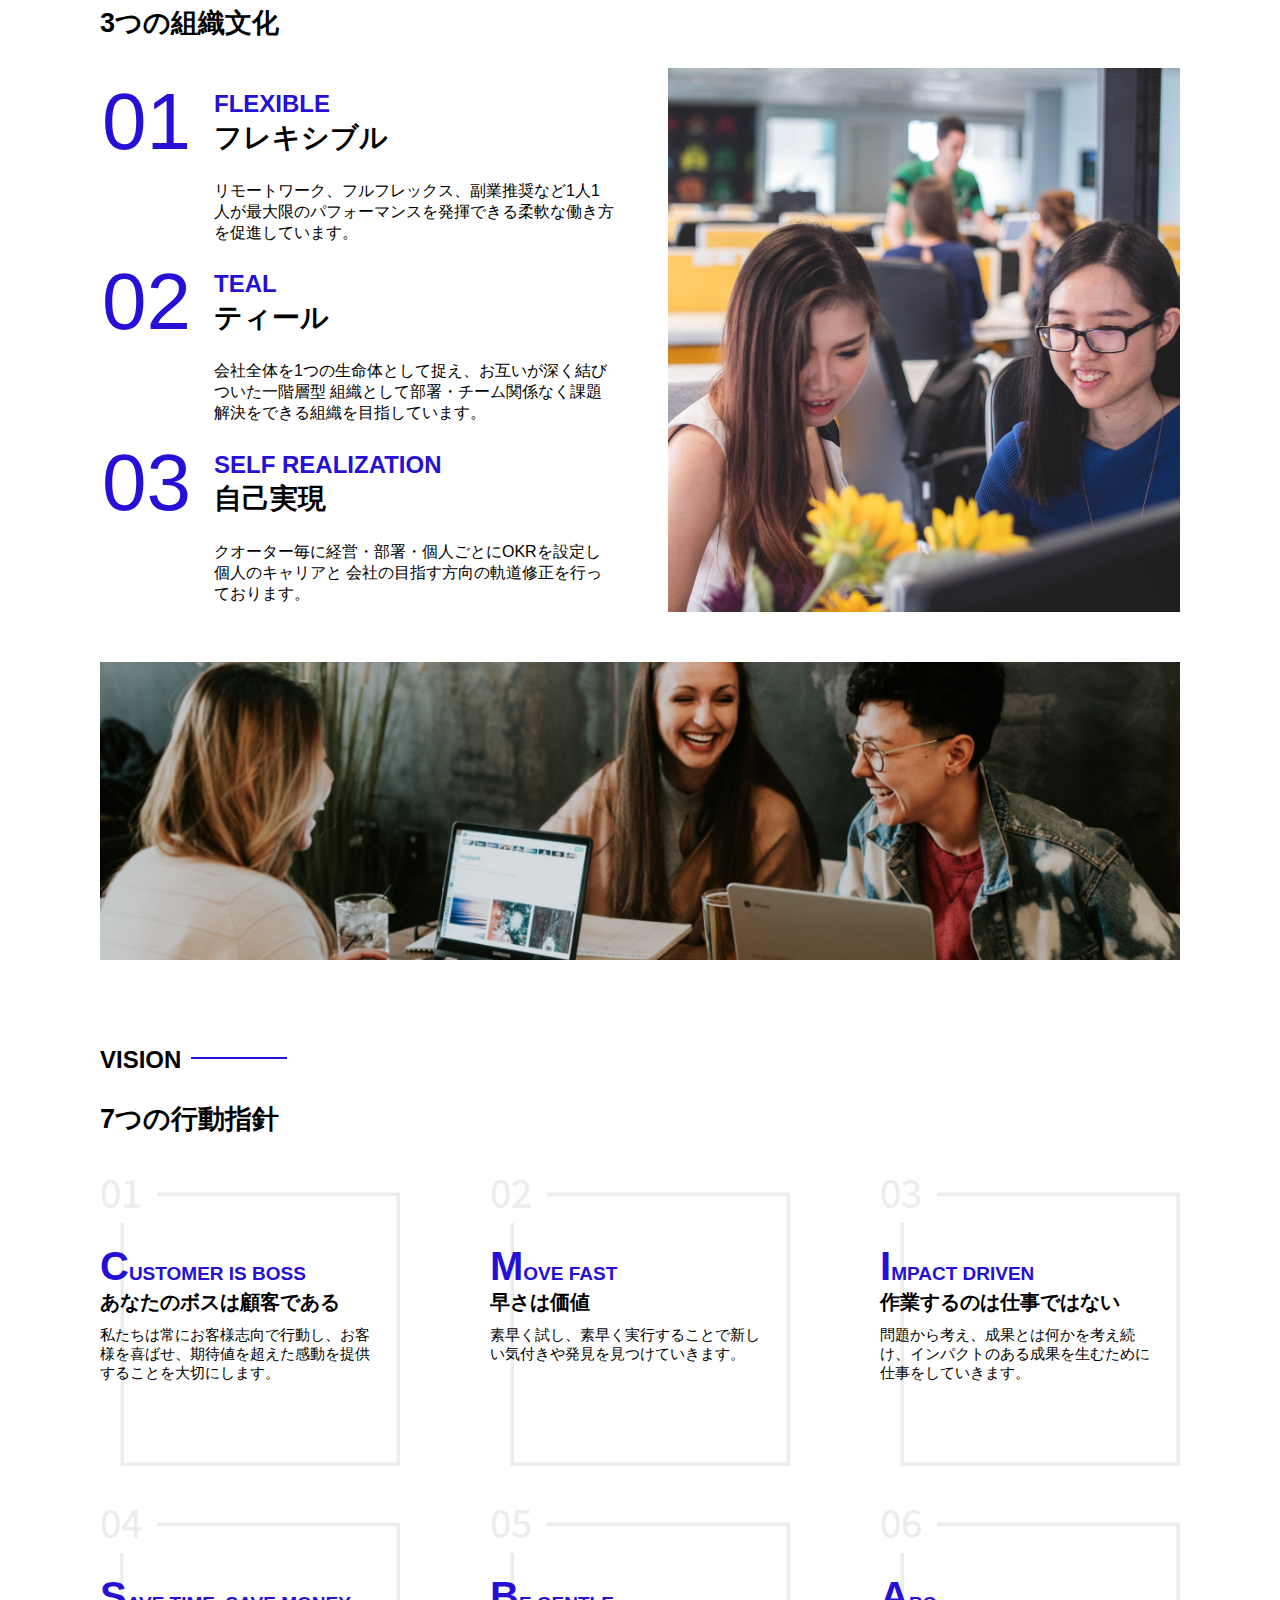
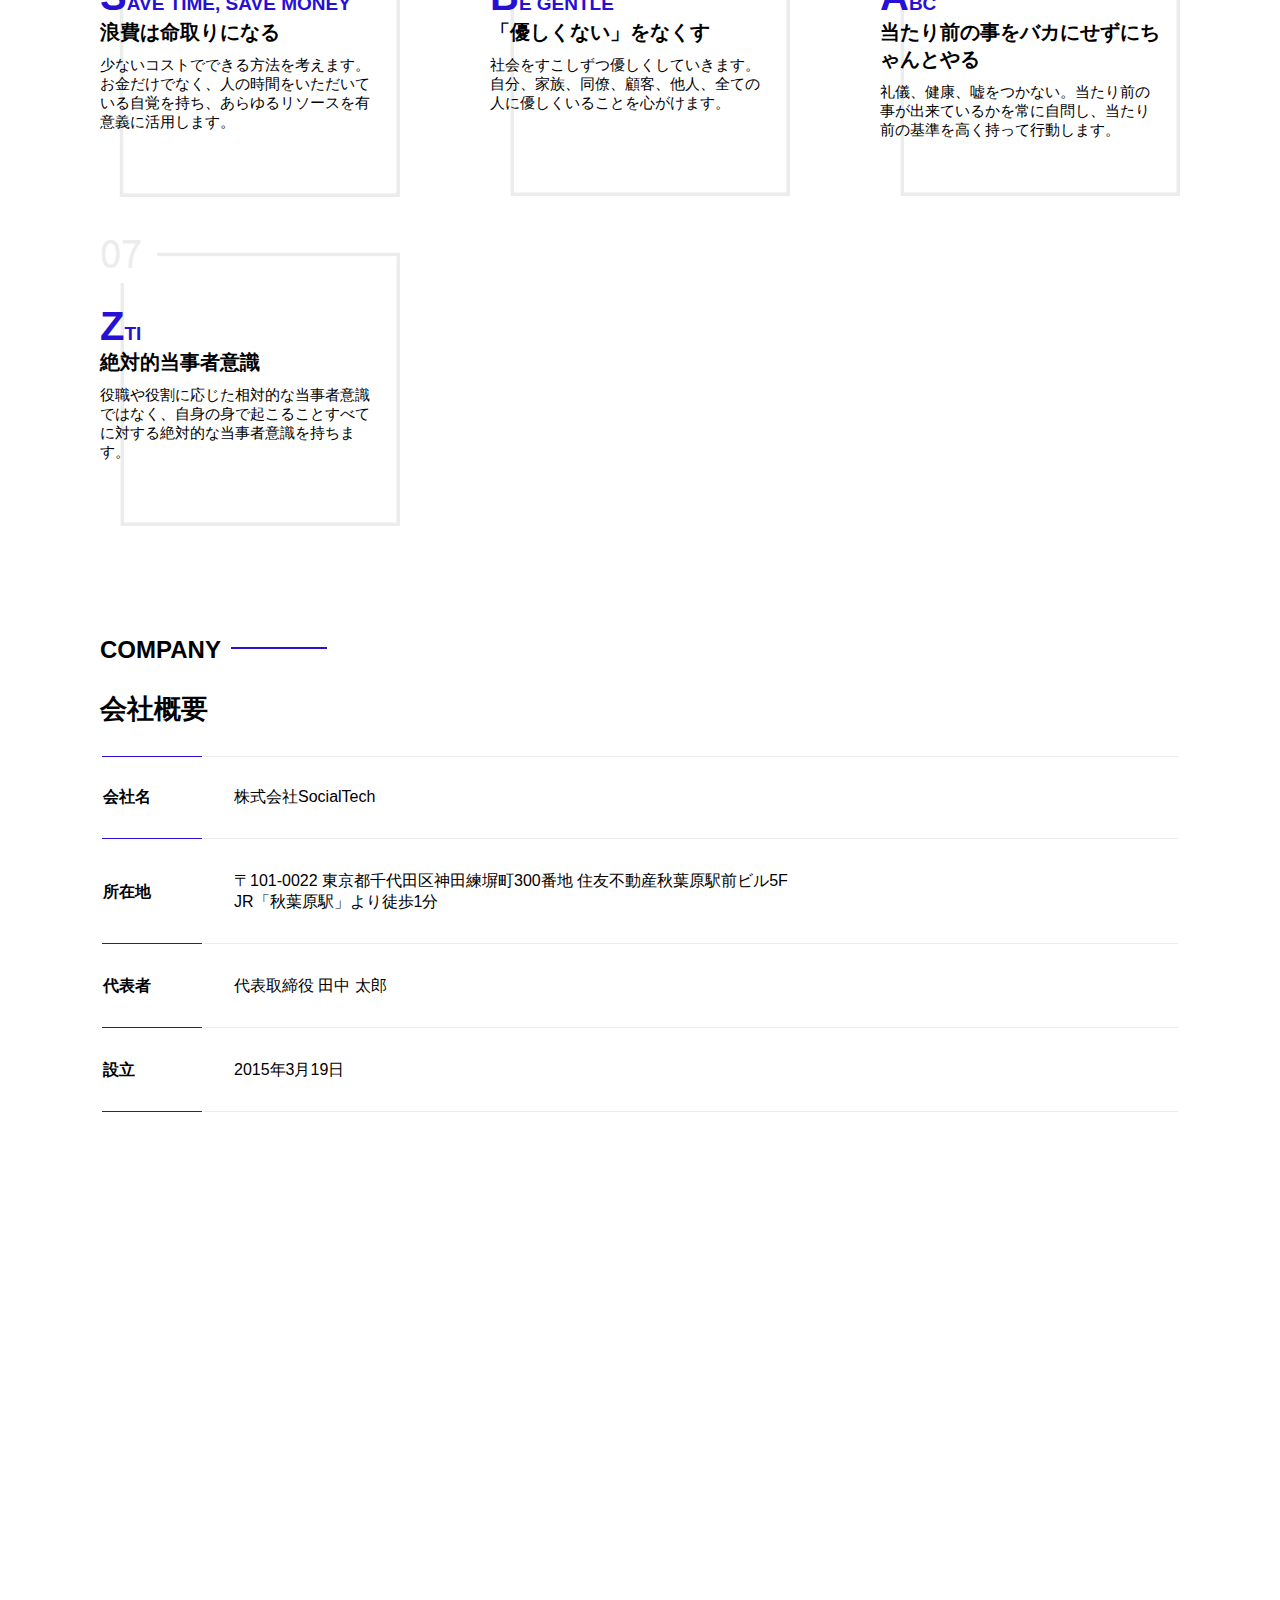
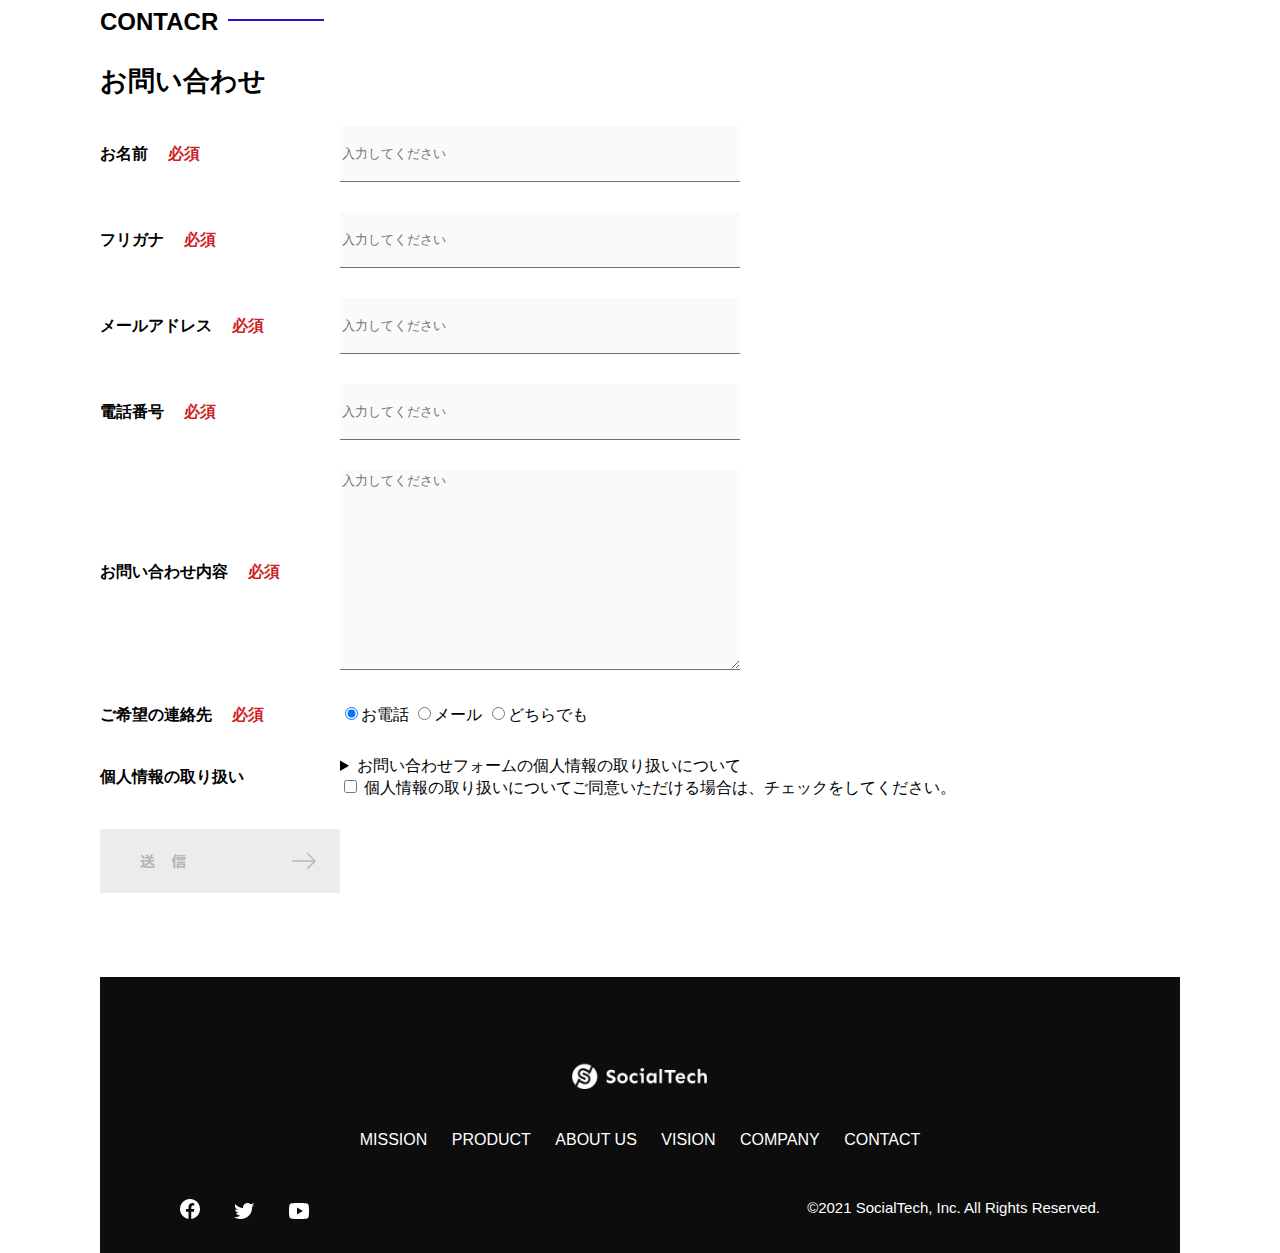
==== commit 719a5aa0: "sp表示のスタイルを追加" ====
--- a/index.html
+++ b/index.html
@@ -25,6 +25,41 @@
           <li><a href="index.html#contact">CONTACT</a></li>
         </ul>
       </nav>
+      <!-- スマホ用メニューボタン -->
+      <button id="menu-sp" onclick="document.getElementById('nav-sp').style.display = 'block'">
+        <img src="images/button-menu.png" alt="ナビゲーションを開く">
+      </button>
+      <!-- スマホ用ナビゲーション -->
+      <div id="nav-sp">
+      <button id="close" onclick="document.getElementById('nav-sp').style.display = 'none'">
+        <img src="images/button-close.png" alt="ナビゲーションを閉じる">
+      </button>
+
+      <nav>
+        <ul>
+          <li>
+            <a id="logo-sp" href="index.html" onclick="document.getElementById('nav-sp').style.display = 'none'"><img src="images/logo-sp.png" alt="トップページに戻る"></a>
+          </li>
+          <li><a class="menu" href="mission.html" onclick="document.getElementById('nav-sp').style.display = 'none'">MISSION</a></li>
+          <li><a class="menu" href="product.html" onclick="document.getElementById('nav-sp').style.display = 'none'">PRODUCT</a></li>
+          <li><a class="menu" href="index.html#aboutus" onclick="document.getElementById('nav-sp').style.display = 'none'">ABOUT US</a></li>
+          <li><a class="menu" href="index.html#vision" onclick="document.getElementById('nav-sp').style.display = 'none'">VISION</a></li>
+          <li><a class="menu" href="index.html#company" onclick="document.getElementById('nav-sp').style.display = 'none'">COMPANY</a></li>
+          <li><a class="menu" href="index.html#contact" onclick="document.getElementById('nav-sp').style.display = 'none'">CONTACT</a></li>
+        </ul>
+      </nav>
+      <div id="sns">
+        <a href="https://www.facebook.com/sejuku2013">
+          <img src="images/button-facebook.png" alt="Facebookのリンク">
+        </a>
+        <a href="https://twitter.com/samuraijuku">
+          <img src="images/button-twitter.png" alt="Twitterのリンク">
+        </a>
+        <a href="https://www.youtube.com/channel/UCCFOQO5aDK0xXam4cUQXT8g">
+          <img src="images/button-youtube.png" alt="YouTubeのリンク">
+        </a>
+      </div>
+    </div>
     </header>
     <main>
       <article>
@@ -334,5 +369,26 @@
         </section>
       </article>
     </main>
+    <footer>
+      <div id="footer-logo">
+        <img src="images/logo-sp.png" alt="SocialTech">
+      </div>
+      <div id="footer-link">
+        <a href="mission.html">MISSION</a>
+        <a href="product.html">PRODUCT</a>
+        <a href="index.html#aboutus">ABOUT US</a>
+        <a href="index.html#vision">VISION</a>
+        <a href="index.html#company">COMPANY</a>
+        <a href="index.html#contact">CONTACT</a>
+      </div>
+      <div id="sns-footer">
+        <div class=""sns-btns>
+          <a href="https://www.facebook.com/sejuku2013"><img src="images/button-facebook.png" alt="Facebookのリンク"></a>
+          <a href="https://twitter.com/samuraijuku"><img src="images/button-twitter.png" alt="Twitterのリンク"></a>
+          <a href="https://www.youtube.com/channel/UCCFOQO5aDK0xXam4cUQXT8g"><img src="images/button-youtube.png" alt="YouTubeのリンク"></a>
+        </div>
+        <p id="copyright">&copy;2021 SocialTech, Inc. All Rights Reserved.</p>
+      </div>
+    </footer>
   </body>
 </html>--- a/style.css
+++ b/style.css
@@ -312,4 +312,178 @@
   width: 100%;
   height: 368px;
   margin-top: 40px;
+}
+
+#contact {
+  margin: 80px auto 80px auto;
+}
+
+#contact > form > div {
+  display: flex;
+  flex-direction: row;
+  flex-wrap: wrap;
+  padding-bottom: 30px;
+}
+
+.contact-heading {
+  width: 240px;
+  align-self: center;
+}
+
+.contact-label {
+  font-weight: bold;
+}
+
+.contact-span {
+  color: #ce2222;
+  margin-left: 20px;
+  font-weight: bold;
+}
+
+.contact-textbox {
+  border: 0;
+  border-bottom: 1px solid #707070;
+  background-color: #fafafa;
+  width: 400px;
+  height: 56px;
+}
+
+.contact-textarea {
+  border: 0;
+  border-bottom: 1px solid #707070;
+  background-color: #fafafa;
+  width: 400px;
+  height: 200px;
+}
+
+#contact dt {
+  font-weight: bold;
+}
+
+#contact dd {
+  margin-bottom: 16px;
+}
+
+#contact dd p {
+  margin: 0;
+}
+
+#contact dd ul {
+  padding-left: 0;
+}
+
+#contact dd li {
+  margin-bottom: 0;
+  list-style: none;
+}
+
+footer {
+  background-color: #0d0d0d;
+  text-align: center;
+  padding: 80px 80px 30px;
+}
+
+#footer-logo {
+  margin-bottom: 30px;
+}
+
+#footer-link {
+  margin-bottom: 50px;
+}
+
+#footer-link > a {
+  text-decoration: none;
+  margin: 10px;
+  color: #fff;
+}
+
+#footer-link > a:hover {
+  text-decoration: underline;
+}
+
+#sns-footer {
+  display: flex;
+  justify-content: space-between;
+  text-align: left;
+}
+
+#sns-footer a {
+  margin-right: 30px;
+}
+
+#copyright {
+  color: #fff;
+  margin: 0;
+}
+
+@media screen and (max-width: 767px) {
+  #nav-pc {
+    display: none;
+  }
+
+  #menu-sp {
+    display: block;
+    background-color: transparent;
+    float: right;
+    padding: 0;
+    border: none;
+  }
+
+  #nav-sp {
+    background-color: #2710d5;
+    position: fixed;
+    left: 0;
+    top: 0;
+    height: 100%;
+    width: 100%;
+    display: none;
+    z-index: 100;
+  }
+
+  #close {
+    position: absolute;
+    top: 20px;
+    right: 20px;
+    background-color: transparent;
+    border: none;
+    }
+  #nav-sp nav ul {
+    padding-left: 0;
+  }
+  #nav-sp nav li {
+    list-style: none;
+  }
+
+  #logo-sp {
+    margin: 80px 0 30px 20px;
+  }
+
+  #nav-sp nav a {
+    display: block;
+    color: #ffffff;
+  }
+
+  #nav-sp nav a:hover {
+    text-decoration: underline;
+  }
+
+  #nav-sp .menu {
+    text-decoration: none;
+    margin: 0 20px 0 20px;
+    height: 44px;
+    font-size: 16px;
+    background-image: url("images/arrow.png");
+    background-repeat: no-repeat;
+    background-position: right top;
+  }
+
+  #sns {
+    position: absolute;
+    bottom: 20px;
+    left: 20px;
+  }
+
+  #sns > a {
+    margin-right: 30px;
+  }
 }